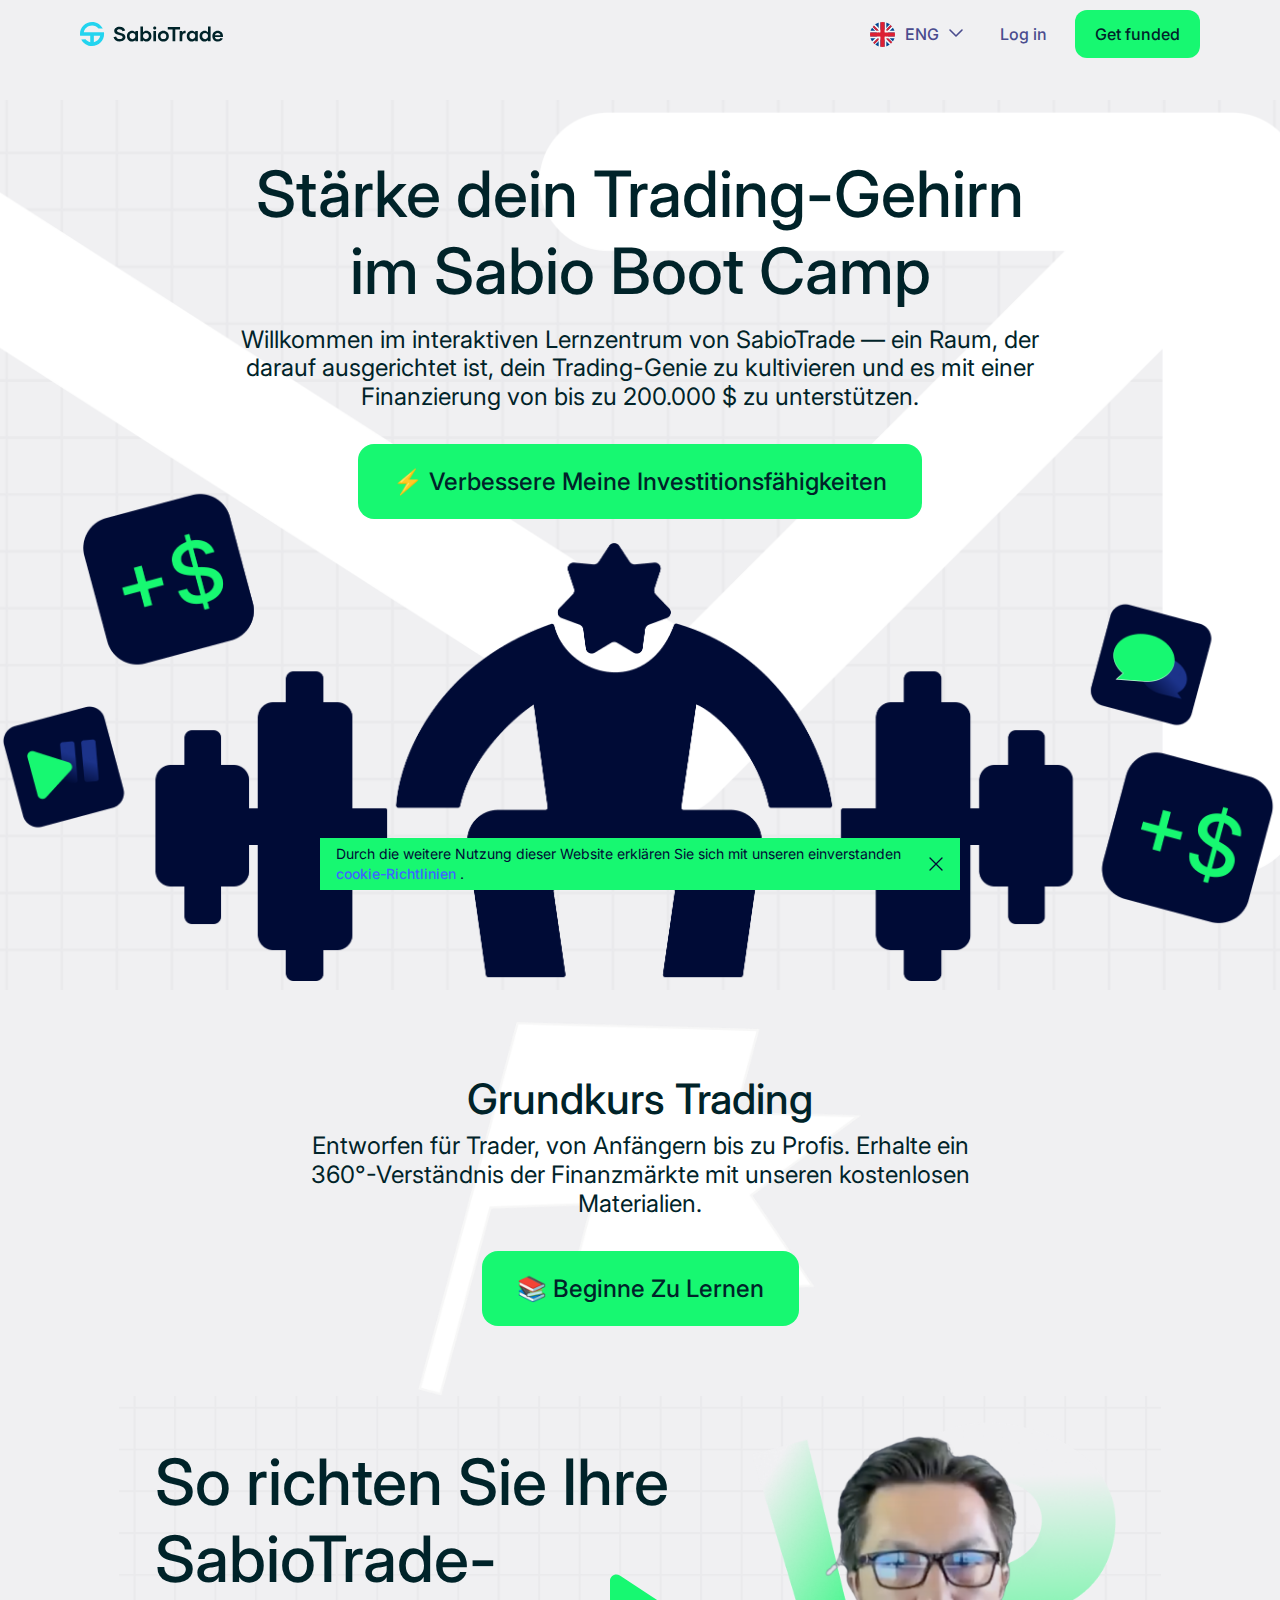
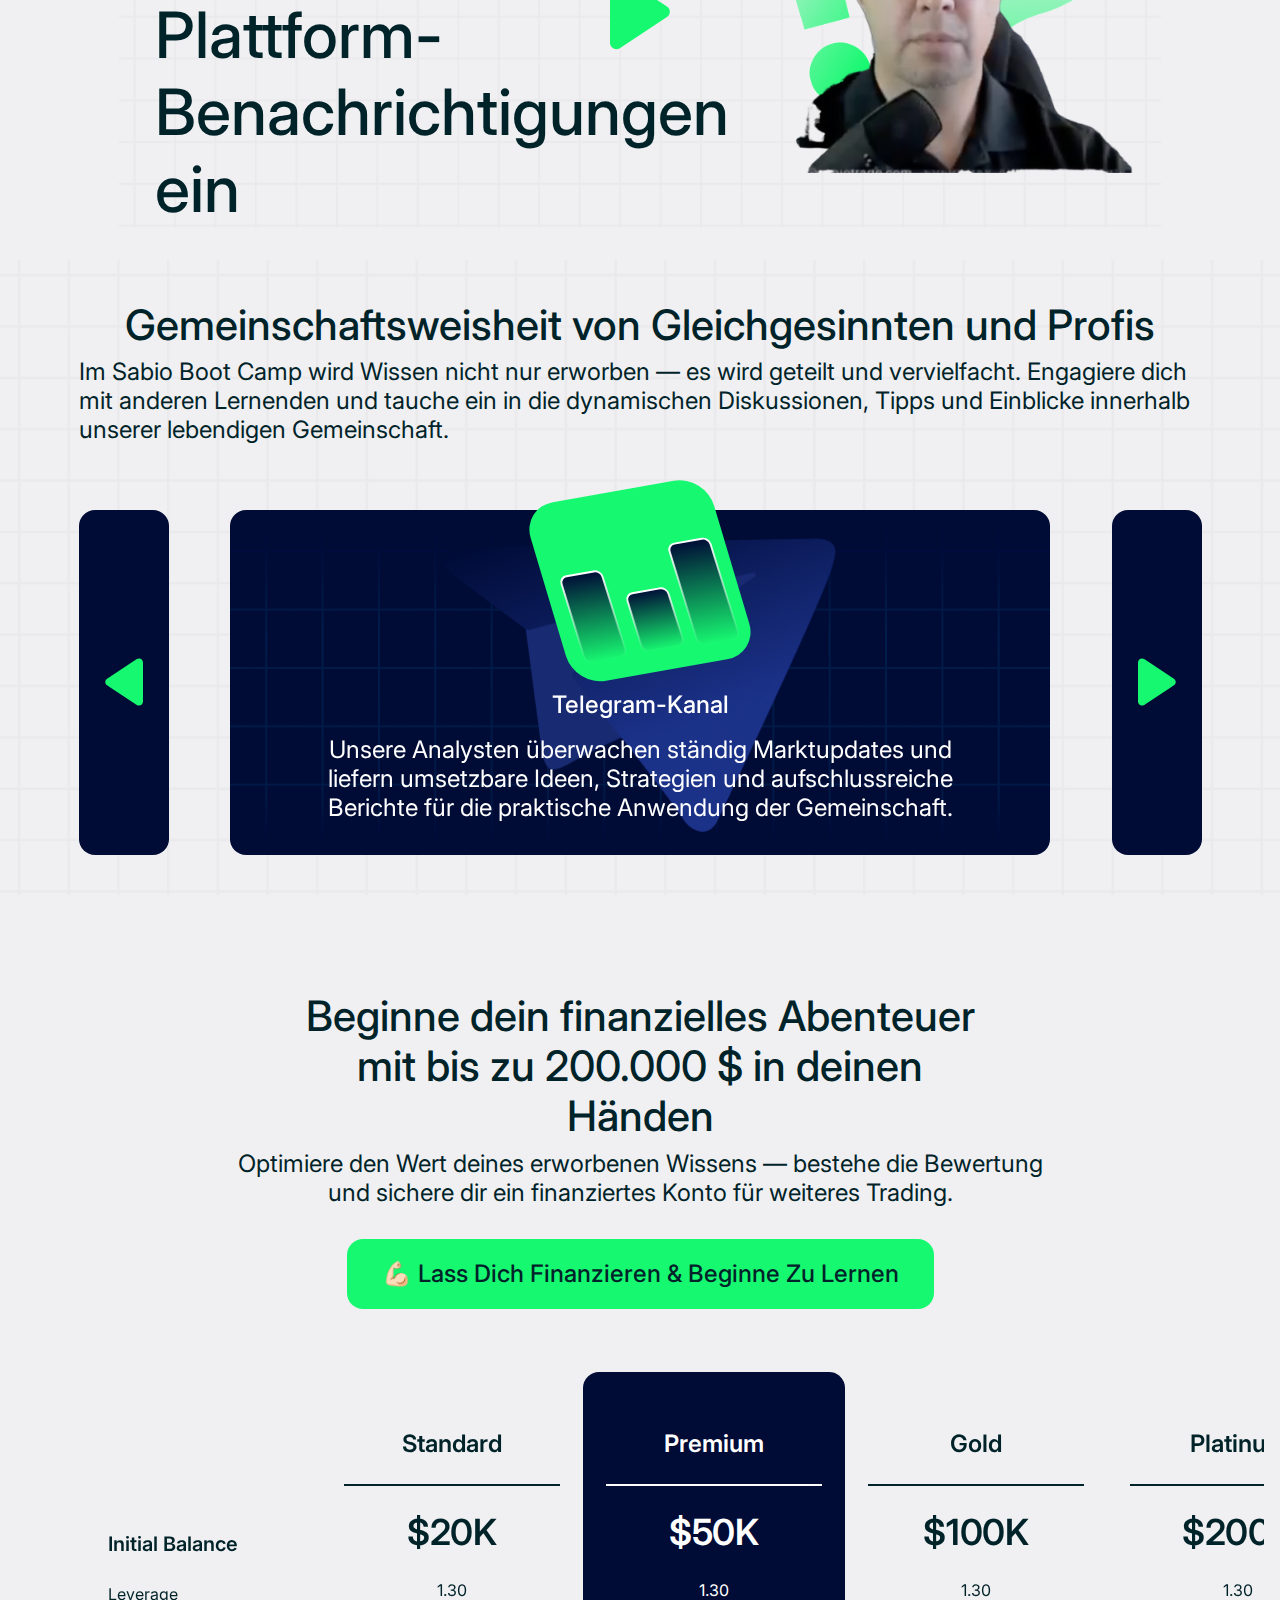
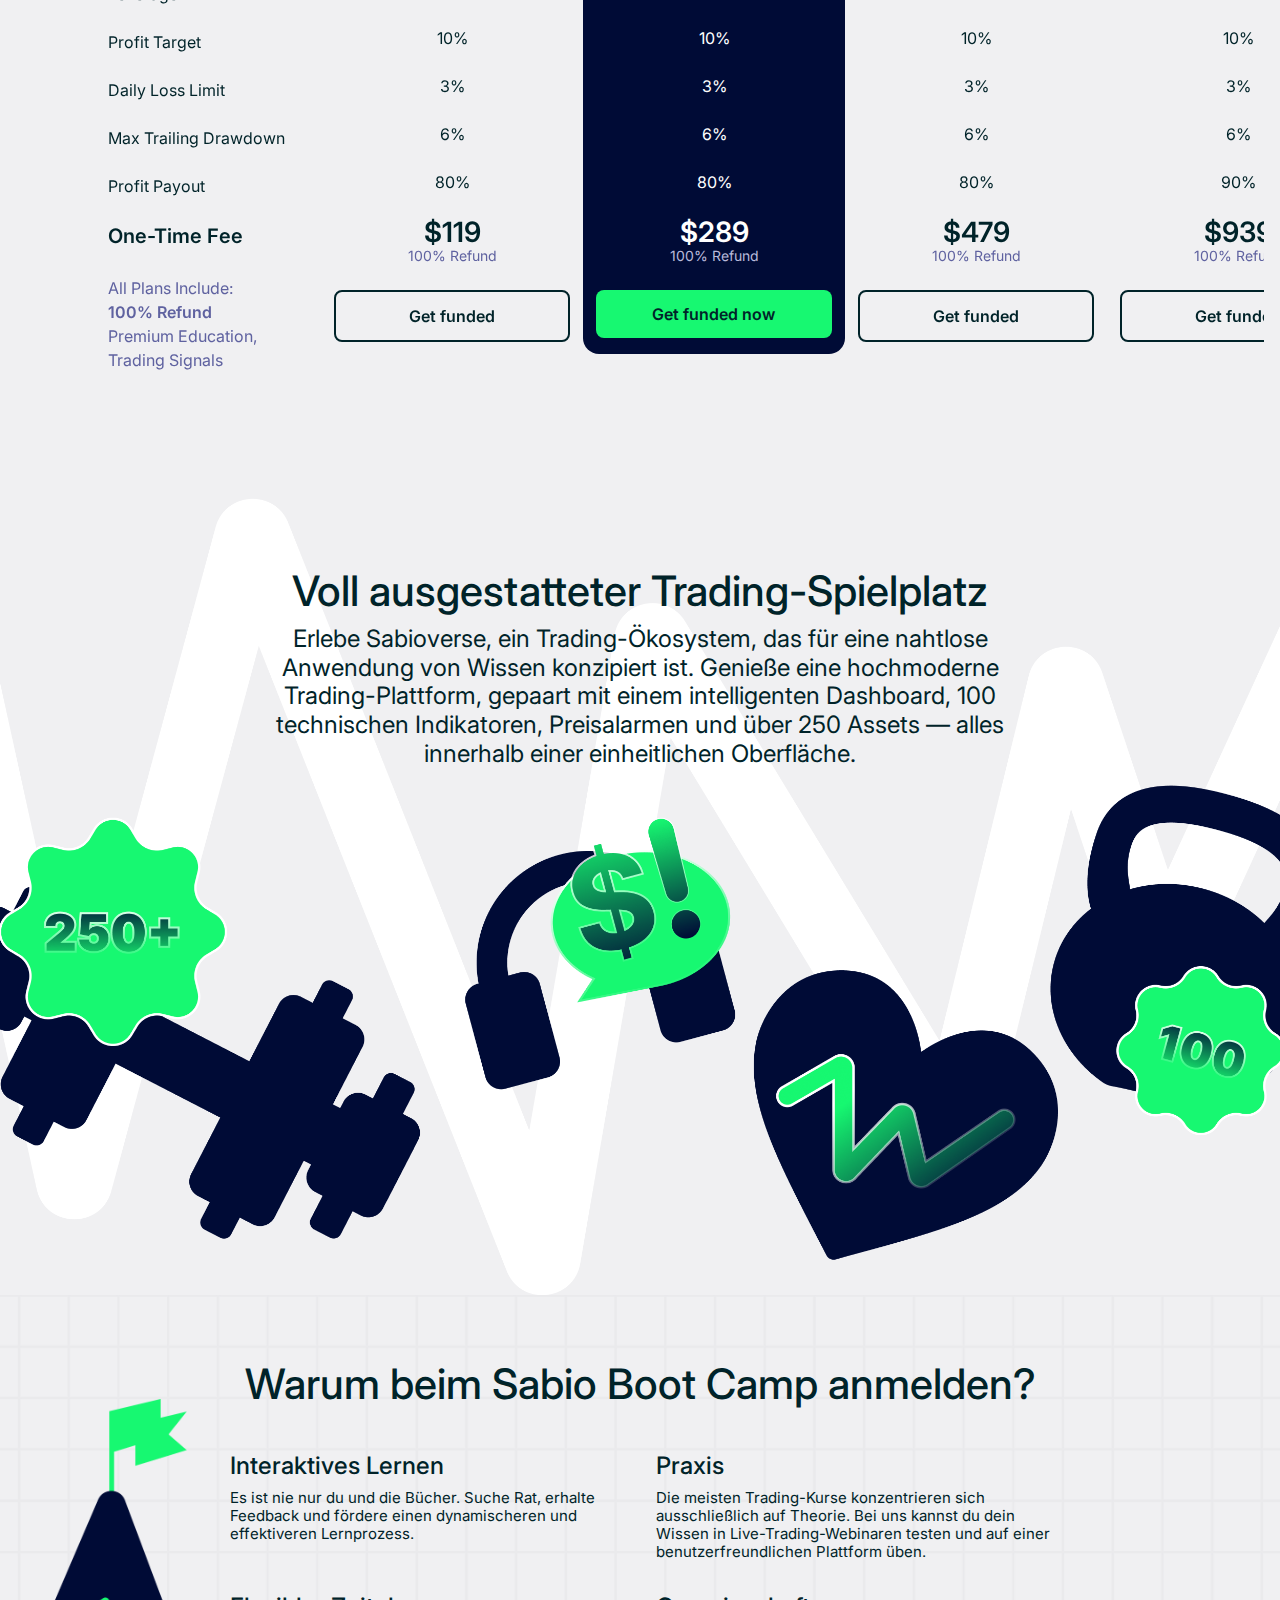
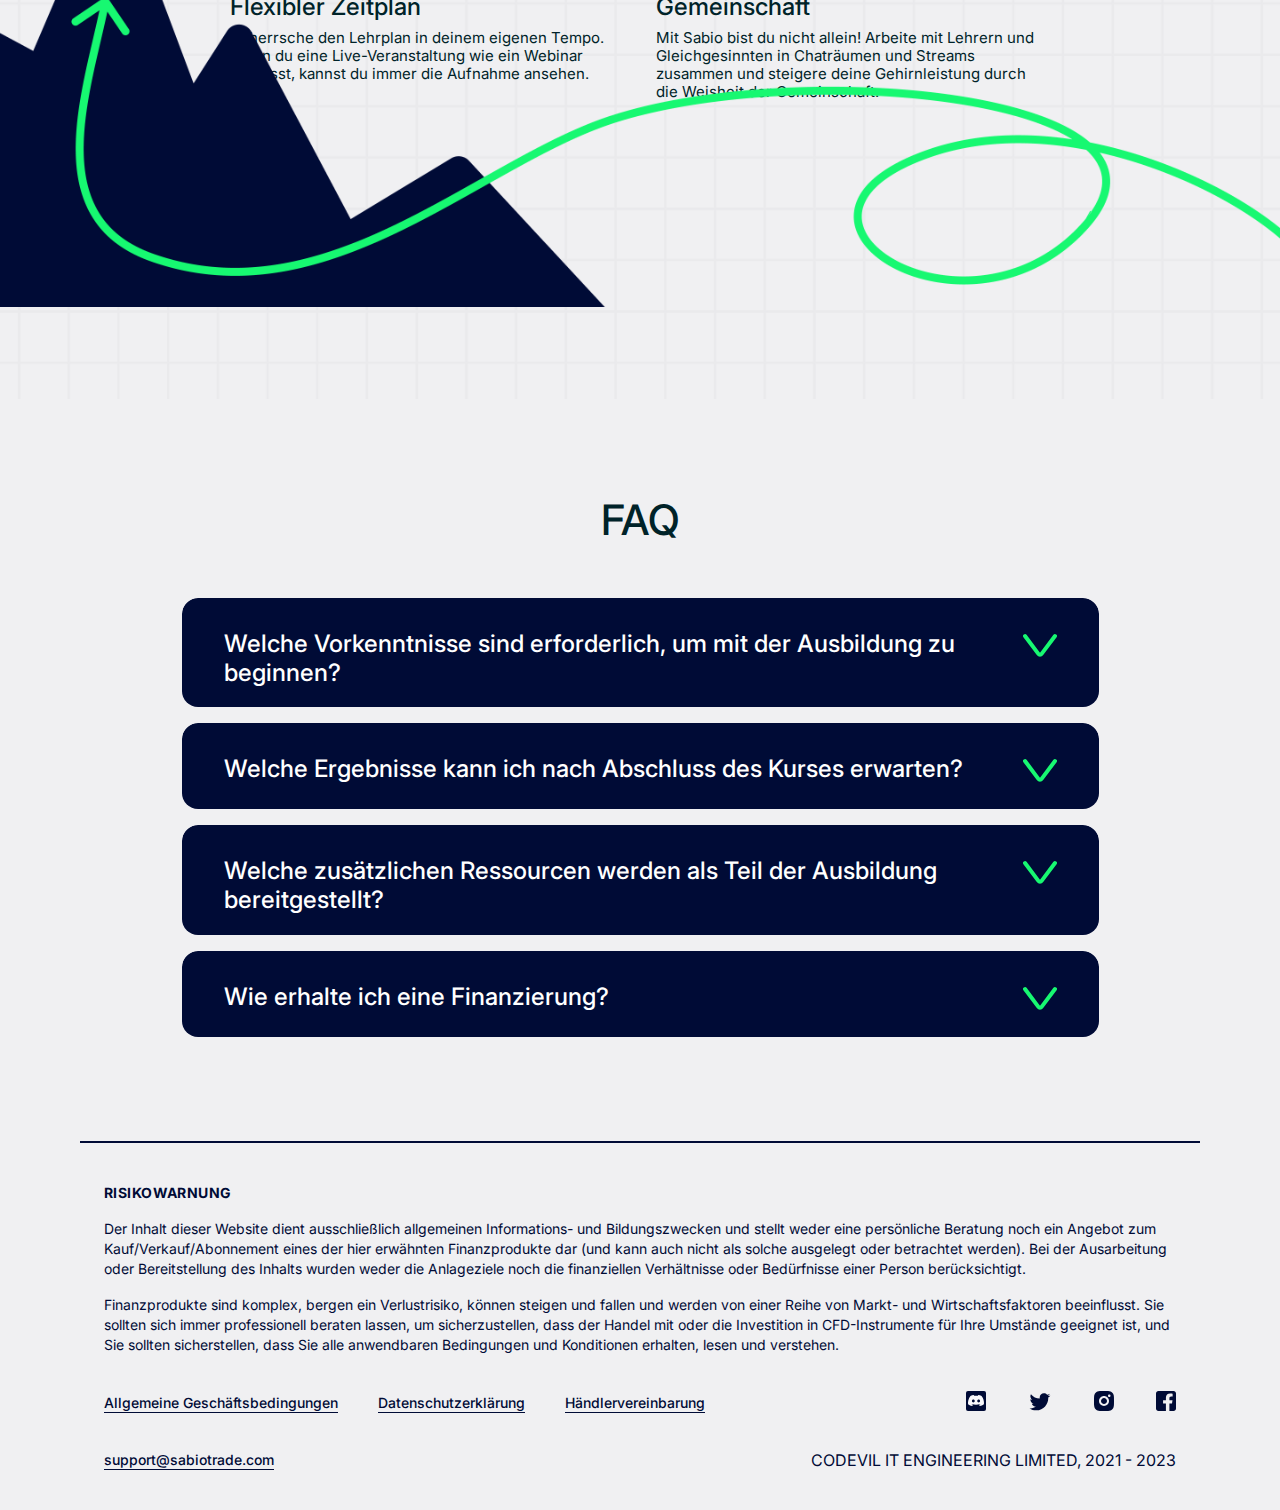
==== index-de.html @ 5baa632d "добавил локализацию" ====
<!DOCTYPE html>
<html lang="de">

<meta http-equiv="content-type" content="text/html;charset=utf-8" />

<head>
  <!-- Google Tag Manager -->
  <script>(function (w, d, s, l, i) {
      w[l] = w[l] || []; w[l].push({
        'gtm.start':
          new Date().getTime(), event: 'gtm.js'
      }); var f = d.getElementsByTagName(s)[0],
        j = d.createElement(s), dl = l != 'dataLayer' ? '&l=' + l : ''; j.async = true; j.src =
          '../../../www.googletagmanager.com/gtm5445.html?id=' + i + dl; f.parentNode.insertBefore(j, f);
    })(window, document, 'script', 'dataLayer', 'GTM-NQVVB58');</script>
  <!-- End Google Tag Manager -->

  <meta charset="UTF-8" />
  <meta name="viewport" content="width=device-width, initial-scale=1.0" />
  <link rel="preconnect" href="https://fonts.googleapis.com/" />
  <link rel="preconnect" href="https://fonts.gstatic.com/" crossorigin />
  <link
    href="https://fonts.googleapis.com/css2?family=Anonymous+Pro:wght@400;700&amp;family=Inter:wght@400;600;700&amp;display=swap"
    rel="stylesheet" />
  <link rel="stylesheet" href="css/swiper-bundle.min.css" />
  <link rel="stylesheet" href="css/main.css" />
  <link rel="stylesheet" href="css/wwflakes-webfont.css" />
  <title>SabioTrade</title>
</head>

<body>
  <noscript><iframe src="https://www.googletagmanager.com/ns.html?id=GTM-NQVVB58" height="0" width="0"
      style="display:none;visibility:hidden"></iframe></noscript>
  <header class="header">
    <nav class="nav">
      <div class="container-nav">
        <div class="nav__row">
          <a class="nav__logo" href="index.html">
            <div class="logo"></div>
          </a>
          <div class="navigation-list">
            <input type="checkbox" id="burger-checkbox" class="burger-checkbox" />
            <label for="burger-checkbox" class="burger"></label>
            <ul class="mobile-link">
              <li><a href="index.html">English</a></li>
              <li><a href="index-es.html">Español</a></li>
              <li><a href="index-it.html">Italiano</a></li>
              <li><a href="index-rt.html">Português</a></li>
              <li><a href="index-fr.html">Français</a></li>
              <li><a href="index-de.html">Deutsch</a></li>
            </ul>
          </div>
          <div class="nav__blocks">
            <div class="dropdown">
              <div class="dropbtn">ENG</div>
              <div class="dropdown-content">
                <div class="lang__list">
                  <a href="index.html" class="lang__item" data-google-lang="en">
                    <div class="lang__icon"><img src="img/en.svg" alt="" /></div>
                    <div class="lang__text">ENG</div>
                  </a><a href="index-es.html" class="lang__item" data-google-lang="es">
                    <div class="lang__icon"><img src="img/esp.svg"
                        alt="Spain Flag, representing the Español language." /></div>
                    <div class="lang__text">SPA</div>
                  </a><a href="index-it.html" class="lang__item" data-google-lang="it">
                    <div class="lang__icon"><img src="img/it.svg"
                        alt="Flag of Italy, representing the Italiano language." /></div>
                    <div class="lang__text">ITA</div>
                  </a>
                  <a href="index-rt.html" class="lang__item" data-google-lang="pt">
                    <div class="lang__icon">
                      <img src="img/pt.svg"
                        alt="" />
                      </div>
                    <div class="lang__text">POR</div>
                  </a>
                  <a href="index-fr.html" class="lang__item" data-google-lang="pt">
                    <div class="lang__icon">
                      <img src="img/fr.svg"
                        alt="" />
                      </div>
                    <div class="lang__text">FRA</div>
                  </a>
                  <a href="index-fr.html" class="lang__item" data-google-lang="pt">
                    <div class="lang__icon">
                      <img src="img/de.svg"
                        alt="" />
                      </div>
                    <div class="lang__text">GER</div>
                  </a>
                </div>
              </div>
            </div>
            <div class="nav__login">
              <a
                href="https://dashboard.sabiotrade.io/Account/Login?ReturnUrl=%2Findex&amp;_gl=1*8iy752*_ga*MTUwNDA3MDEyMi4xNjc4MTgwNDA2*_ga_99VM5C1C7Y*MTcwMDIzNTQ1Ny4xNy4xLjE3MDAyMzU2MjUuNTAuMC4w">Log
                in</a>
            </div>
            <div class="nav__funded">
              <a href="#toPlan">Get funded</a>
            </div>
          </div>
        </div>
      </div>
    </nav>
  </header>
  <section class="intro ">
    <div class="container">
      <div class="intro__block">
        <div class="intro-top__row">
          <div class="intro-top__texts">
            <p class="top__texts-title">Stärke dein Trading-Gehirn  <br>
              im Sabio Boot Camp</p>
            <p class="top__texts-text">
              Willkommen im interaktiven Lernzentrum von SabioTrade — ein Raum, der darauf ausgerichtet ist, dein Trading-Genie zu kultivieren und es mit einer Finanzierung von bis zu 200.000 $ zu unterstützen.
            </p>

          </div>
          <div class="intro-top__link">
            <a href="#">⚡️ Verbessere meine Investitionsfähigkeiten</a>
          </div>
        </div>
      </div>

    </div>
    <div class="intro__img">
      <img src="./img/Group-3496-mobile-big.png" alt="">
    </div>
  </section>
    <section class="trading">
      <div class="container">
        <h2 class="trading__title">Grundkurs Trading</h2>
        <div class="trading__text">Entworfen für Trader, von Anfängern bis zu Profis. Erhalte ein 360°-Verständnis der Finanzmärkte mit unseren kostenlosen Materialien.</div>
        <button>
          <a class="trading__link" href="#">📚 Beginne zu lernen</a>
        </button>
      </div>
    </section>
    <section class="video">
      <div class="container video__container">
        <div class="video__content">
          <h2 class="video__title">So richten Sie Ihre SabioTrade-Plattform-Benachrichtigungen ein </h2>
          <div class="video__img">
            <img src="./img/Group-3490.png" alt="">
          </div>
          <svg class="video__play" width="60" height="76" viewBox="0 0 60 76" fill="none" xmlns="http://www.w3.org/2000/svg">
            <path d="M56.9576 32.5087C60.7626 35.0144 60.7626 40.5954 56.9576 43.1011L9.8292 74.1369C5.61269 76.9136 -3.44836e-06 73.8893 -3.22768e-06 68.8406L-5.14443e-07 6.76908C-2.93758e-07 1.72039 5.61269 -1.30384 9.82921 1.47289L56.9576 32.5087Z" fill="#17F871"/>
            </svg>
        </div>
        
          <iframe class="video__iframe" width="100%" height="437" src="https://www.youtube.com/embed/DZdUS9cDovQ?si=JmGjjocPlMdY-viw" title="YouTube video player" frameborder="0" allow="accelerometer; autoplay; clipboard-write; encrypted-media; gyroscope; picture-in-picture; web-share" allowfullscreen></iframe>
      </div>
    </section>
  
    <section id="whyus" class="trade">
      <div class="container">
        <h2 class="trade__title">Gemeinschaftsweisheit von Gleichgesinnten und Profis</h2>
        <div class="trade__text">Im Sabio Boot Camp wird Wissen nicht nur erworben — es wird geteilt und vervielfacht. Engagiere dich mit anderen Lernenden und tauche ein in die dynamischen Diskussionen, Tipps und Einblicke innerhalb unserer lebendigen Gemeinschaft.</div>
        <div class="row">
          
          <button class="btn-prev">
            <svg width="38" height="48" viewBox="0 0 38 48" fill="none" xmlns="http://www.w3.org/2000/svg">
              <path d="M2.07288 20.6593C-0.327166 22.2398 -0.32716 25.7602 2.07289 27.3407L31.8 46.9171C34.4597 48.6686 38 46.761 38 43.5764L38 4.42359C38 1.23903 34.4597 -0.668574 31.8 1.0829L2.07288 20.6593Z" fill="#17F871"/>
              </svg>
          </button>
          <div class="swiper trade_slide ">
            <div class="swiper-wrapper">
              <div class="swiper-slide swiper-slide-one">
                <div class="slide__img">
                <img class="swiper-slide__img" src="./img/Group-3458.svg" alt="">
                </div>
                <h2 class="title">
                  Telegram-Kanal
                </h2>
                <p>Unsere Analysten überwachen ständig Marktupdates und liefern umsetzbare Ideen, Strategien und aufschlussreiche Berichte für die praktische Anwendung der Gemeinschaft.</p>
              </div>
              <div class="swiper-slide swiper-slide-fhour ">
                <div class="slide__img">
                <img class="swiper-slide__img" src="./img/Group-3457.svg" alt="">
                </div>
                <h2 class="title">Discord-Community</h2>
                <p>Tritt dem Epizentrum unserer Trader-Gemeinschaft bei — tauche ein in Einsichten, Quizze, Networking und rund um die Uhr Motivation.</p>
              </div>
              
              <div class="swiper-slide swiper-slide-three">
                <div class="slide__img">
                <img class="swiper-slide__img" src="./img/Frame-8952.svg" alt="">
              </div>
                <h2 class="title">
                  Wöchentliche Artikel
                </h2>
                <p>Erhalte Zugang zu exklusiven Artikeln, die von unseren Analysten kuratiert werden. Dazu gehören Berichte über Marktereignisse, Trading-Tipps und Geheimnisse, die wir nur unseren Campern offenbaren.</p>
              </div>
              <div class="swiper-slide swiper-slide-two">
                <div class="slide__img">
                <img class="swiper-slide__img" src="./img/Group-3488.svg" alt="">
                </div>
                <h2 class="title">
                  Fragen-und-Antworten-Sitzungen
                </h2>
                <p>Diskutiere Ideen mit erfahrenen Tradern — nimm an interaktiven Sitzungen mit unseren hauseigenen Tradern teil und stelle ihnen Fragen in Echtzeit.</p>
              </div>
              
            </div>
            <div class="swiper-pagination"></div>
          </div>

          <button class="btn-next">
            <svg width="38" height="48" viewBox="0 0 38 48" fill="none" xmlns="http://www.w3.org/2000/svg">
              <path d="M35.9271 20.6593C38.3272 22.2398 38.3272 25.7602 35.9271 27.3407L6.19996 46.9171C3.54031 48.6686 1.63958e-06 46.761 1.77878e-06 43.5764L3.4902e-06 4.42359C3.6294e-06 1.23903 3.54032 -0.668574 6.19997 1.0829L35.9271 20.6593Z" fill="#17F871"/>
              </svg>
          </button>
          </div>
          
        </div>
  
      </div>
    </section>
  <div id="toPlan"></div>
  <section class="tariffs">
    <div class="container">
      <h3 class="title">Beginne dein finanzielles Abenteuer mit bis zu 200.000 $ in deinen Händen</h3>
        <div class="tariffs__text">Optimiere den Wert deines erworbenen Wissens — bestehe die Bewertung und sichere dir ein finanziertes Konto für weiteres Trading.</div>
        <button class="tariffs__btn">
          <a class="tariffs__link" href="#">💪🏻 Lass dich finanzieren & beginne zu lernen</a>
        </button>
      <div class="swiper tarif_row">
        
        <div class="swiper-wrapper">
          <div class="swiper-slide list_items">
            <div class="price_info">
              <h3 class="price_text">Initial Balance</h3>
              <p>Leverage</p>
              <p>Profit Target</p>
              <p>Daily Loss Limit</p>
              <p>Max Trailing Drawdown</p>
              <p>Profit Payout</p>
              <h3 class="price_text">One-Time Fee</h3>
            </div>
            <div class="bottom_card">All Plans Include:<br> <span>100% Refund</span><br> Premium Education,<br> Trading Signals</div>
          </div>
          <div class="swiper-slide tr_card">
            <div class="tr_title">Standard</div>
            <h3 class="price">$20K</h3>
            
            <p>1.30</p>
            <p>10%</p>
            <p>3%</p>
            <p>6%</p>
            <p>80%</p>
            <h4>$119 <span>100% Refund</span></h4>
       
            <a href="https://sabiotrade.com/checkout?id=5">Get funded</a>
          </div>
          <div class="swiper-slide tr_card popular" data-after-text="Most popular">
            <div class="tr_title">Premium</div>
            <h3 class="price">$50K</h3>
            <p>1.30</p>
            <p>10%</p>
            <p>3%</p>
            <p>6%</p>
            <p>80%</p>
            <h4>$289 <span>100% Refund</span></h4>

            <a href="https://sabiotrade.com/checkout?id=9">Get funded now</a>
          </div>
          <div class="swiper-slide tr_card">
            <div class="tr_title">Gold</div>
            <h3 class="price">$100K</h3>
            <p>1.30</p>
            <p>10%</p>
            <p>3%</p>
            <p>6%</p>
            <p>80%</p>
            <h4>$479 <span>100% Refund</span></h4>
          
            <a href="https://sabiotrade.com/checkout?id=10">Get funded</a>
          </div>
          <div class="swiper-slide tr_card">
            <div class="tr_title">Platinum</div>
            <h3 class="price">$200K</h3>
            <p>1.30</p>
            <p>10%</p>
            <p>3%</p>
            <p>6%</p>
            <p class="blue">90%</p>
            <h4>$939 <span>100% Refund</span></h4>
          
            <a href="https://sabiotrade.com/checkout?id=11">Get funded</a>
          </div>
        </div>
      </div>
      <div class="swiper tarif_row_mobile">
        <div class="swiper-wrapper">
          <div class="swiper-slide premium">
            <div class="body_slide">
              <h3 class="title-card">Premium</h3>
              <p class="label-text">Account balance</p>
              <div class="price">$50,000</div>
              <div class="medium-text">$289</div>
              <div class="label-text gray">100% Refund</div>
            </div>
          </div>
          <div class="swiper-slide">
            <div class="body_slide">
              <h3 class="title-card">Standard</h3>
              <p class="label-text">Account balance</p>
              <div class="price">$20,000</div>
              <div class="medium-text">$119</div>
              <div class="label-text gray">100% Refund</div>
            </div>
          </div>
          <div class="swiper-slide">
            <div class="body_slide">
              <h3 class="title-card">Gold</h3>
              <p class="label-text">Account balance</p>
              <div class="price">$100,000</div>
              <div class="medium-text">$479</div>
              <div class="label-text gray">100% Refund</div>
            </div>
          </div>
          <div class="swiper-slide">
            <div class="body_slide">
              <h3 class="title-card">Platinum</h3>
              <p class="label-text">Account balance</p>
              <div class="price">$200,000</div>
              <div class="medium-text">$939</div>
              <div class="label-text gray">100% Refund</div>
            </div>
          </div>
        </div>
        <div class="options">
          <h3>What you will get</h3>
          <div class="options__content">
            <div class="options__text">
              <span>Leverage</span>
              <span>1:30</span>
            </div>
            <div class="options__text">
              <span>Profit Target</span>
              <span>10%</span>
            </div>
            <div class="options__text">
              <span>Daily Loss Limit</span>
              <span>3%</span>
            </div>
            <div class="options__text">
              <span>Max Trailing Drawdown</span>
              <span>6%</span>
            </div>
            <div class="options__text">
              <span>Profit Payout</span>
              <span>80%</span>
            </div>
            <div class="options__text">
              <span>Reset Fee Discount</span>
              <span>20%</span>
            </div>
          </div>
          <p class="desc">
            All Plans Include: <br />
            100% Refund,
            Premium Education, Trading Signals
          </p>
        </div>
        <div class="options">
          <h3>What you will get</h3>
          <div class="options__content">
            <div class="options__text">
              <span>Leverage</span>
              <span>1:30</span>
            </div>
            <div class="options__text">
              <span>Profit Target</span>
              <span>10%</span>
            </div>
            <div class="options__text">
              <span>Daily Loss Limit</span>
              <span>3%</span>
            </div>
            <div class="options__text">
              <span>Max Trailing Drawdown</span>
              <span>6%</span>
            </div>
            <div class="options__text">
              <span>Profit Payout</span>
              <span>80%</span>
            </div>
            <div class="options__text">
              <span>Reset Fee Discount</span>
              <span>20%</span>
            </div>
          </div>
          <p class="desc">
            All Plans Include: <br />
            100% Refund,
            Premium Education, Trading Signals
          </p>
        </div>
        <div class="options">
          <h3>What you will get</h3>
          <div class="options__content">
            <div class="options__text">
              <span>Leverage</span>
              <span>1:30</span>
            </div>
            <div class="options__text">
              <span>Profit Target</span>
              <span>10%</span>
            </div>
            <div class="options__text">
              <span>Daily Loss Limit</span>
              <span>3%</span>
            </div>
            <div class="options__text">
              <span>Max Trailing Drawdown</span>
              <span>6%</span>
            </div>
            <div class="options__text">
              <span>Profit Payout</span>
              <span>80%</span>
            </div>
            <div class="options__text">
              <span>Reset Fee Discount</span>
              <span>20%</span>
            </div>
          </div>
          <p class="desc">
            All Plans Include: <br />
            100% Refund,
            Premium Education, Trading Signals
          </p>
        </div>
        <div class="options">
          <h3>What you will get</h3>
          <div class="options__content">
            <div class="options__text">
              <span>Leverage</span>
              <span>1:30</span>
            </div>
            <div class="options__text">
              <span>Profit Target</span>
              <span>10%</span>
            </div>
            <div class="options__text">
              <span>Daily Loss Limit</span>
              <span>3%</span>
            </div>
            <div class="options__text">
              <span>Max Trailing Drawdown</span>
              <span>6%</span>
            </div>
            <div class="options__text">
              <span>Profit Payout</span>
              <span>80%</span>
            </div>
            <div class="options__text">
              <span>Reset Fee Discount</span>
              <span>20%</span>
            </div>
          </div>
          <p class="desc">
            All Plans Include: <br />
            100% Refund,
            Premium Education, Trading Signals
          </p>
        </div>
        <div class="options">
          <h3>What you will get</h3>
          <div class="options__content">
            <div class="options__text">
              <span>Leverage</span>
              <span>1:30</span>
            </div>
            <div class="options__text">
              <span>Profit Target</span>
              <span>10%</span>
            </div>
            <div class="options__text">
              <span>Daily Loss Limit</span>
              <span>3%</span>
            </div>
            <div class="options__text">
              <span>Max Trailing Drawdown</span>
              <span>6%</span>
            </div>
            <div class="options__text">
              <span>Profit Payout</span>
              <span>90%</span>
            </div>
            <div class="options__text">
              <span>Reset Fee Discount</span>
              <span>20%</span>
            </div>
          </div>
          <p class="desc">
            All Plans Include: <br />
            100% Refund,
            Premium Education, Trading Signals
          </p>
        </div>
      </div>
    </div>
  </section>
  <section class="trading-playground">
    <div class="container">
      <h2 class="title">Voll ausgestatteter Trading-Spielplatz</h2>
      <div class="trading-playground__text">Erlebe Sabioverse, ein Trading-Ökosystem, das für eine nahtlose Anwendung von Wissen konzipiert ist. Genieße eine hochmoderne Trading-Plattform, gepaart mit einem intelligenten Dashboard, 100 technischen Indikatoren, Preisalarmen und über 250 Assets — alles innerhalb einer einheitlichen Oberfläche.</div>

    </div>
    <div class="trading-playground__img">
      <img src="./img/Group-3497-mobile-big.png" alt="">
    </div>
  </section>
  <section class="boot-camp">
    <div class="container">
      <div class="boot-camp__container">
      <h2 class="title">Warum beim Sabio Boot Camp anmelden?</h2>
      <div class="boot-camp__content">
        <div class="boot-camp__item">
          <h3 class="boot-camp__title">Interaktives Lernen</h3>
          <div class="boot-camp__text">Es ist nie nur du und die Bücher. Suche Rat, erhalte Feedback und fördere einen dynamischeren und effektiveren Lernprozess.</div>
        </div>
        <div class="boot-camp__item">
          <h3 class="boot-camp__title">Praxis</h3>
          <div class="boot-camp__text">Die meisten Trading-Kurse konzentrieren sich ausschließlich auf Theorie. Bei uns kannst du dein Wissen in Live-Trading-Webinaren testen und auf einer benutzerfreundlichen Plattform üben.</div>
        </div>
        <div class="boot-camp__item">
          <h3 class="boot-camp__title">Flexibler Zeitplan</h3>
          <div class="boot-camp__text">Beherrsche den Lehrplan in deinem eigenen Tempo. Wenn du eine Live-Veranstaltung wie ein Webinar verpasst, kannst du immer die Aufnahme ansehen.</div>
        </div>
        <div class="boot-camp__item">
          <h3 class="boot-camp__title">Gemeinschaft</h3>
          <div class="boot-camp__text">Mit Sabio bist du nicht allein! Arbeite mit Lehrern und Gleichgesinnten in Chaträumen und Streams zusammen und steigere deine Gehirnleistung durch die Weisheit der Gemeinschaft.</div>
        </div>
      </div>
    </div>
    </div>
  </section>
  <section class="faq">
    <div class="container">
      <h1 class="title">FAQ</h1>
      <div class="faq__container">
        <div class="accordion" data-widget="accordion">
          <div class="accordion__container">
            <div class="accordion__btn" data-event="sabio-faq_rules" data-params="1">
              <div class="accordion__title"><span class="accordion__title-text buttonS">Welche Vorkenntnisse sind erforderlich, um mit der Ausbildung zu beginnen?</span></div>
              <div class="accordion__arrow">
                <svg width="34" height="32" viewBox="0 0 34 32" fill="none" xmlns="http://www.w3.org/2000/svg">
                  <path d="M2 6L15.4 23.8667C16.2 24.9333 17.8 24.9333 18.6 23.8667L32 6" stroke="#17F871" stroke-width="4" stroke-linecap="round"/>
                  </svg>
                  
                  
              </div>
            </div>
            <div class="accordion__list" data-accordion="container">
              <div class="accordion__inner defaultS">
                Jeder ist willkommen, von Anfängern bis zu erfahrenen Profis. Wir erwarten jedoch, dass potenzielle Camper zumindest ein grundlegendes Verständnis dafür haben, wie Märkte funktionieren. Wenn du bereits Trading-Erfahrung und eine Geschichte erfolgreicher Transaktionen hast, ist das ein Plus.
              </div>
            </div>
          </div>
        </div>
        <div class="accordion " data-widget="accordion">
          <div class="accordion__container">
            <div class="accordion__btn" data-event="sabio-faq_rules">
              <div class="accordion__title"><span class="accordion__title-text buttonS">Welche Ergebnisse kann ich nach Abschluss des Kurses erwarten?</span></div>
              <div class="accordion__arrow">
                <svg width="34" height="32" viewBox="0 0 34 32" fill="none" xmlns="http://www.w3.org/2000/svg">
                  <path d="M2 6L15.4 23.8667C16.2 24.9333 17.8 24.9333 18.6 23.8667L32 6" stroke="#17F871" stroke-width="4" stroke-linecap="round"/>
                  </svg>                  
                  
              </div>
            </div>
            <div class="accordion__list" data-accordion="container">
              <div class="accordion__inner defaultS">
                Du wirst dein Trading-Level steigern. Wenn du beispielsweise als Anfänger bei uns einsteigst, wirst du den Kurs mit gesteigertem Vertrauen in das Initiieren von Trades verlassen, dank eines tieferen Verständnisses der Marktmechanismen. Darüber hinaus kannst du dich für eine Trader-Finanzierung bewerben.
              </div>
            </div>
          </div>
        </div>
        <div class="accordion " data-widget="accordion">
          <div class="accordion__container">
            <div class="accordion__btn" data-event="sabio-faq_rules">
              <div class="accordion__title"><span class="accordion__title-text buttonS">Welche zusätzlichen Ressourcen werden als Teil der Ausbildung bereitgestellt?</span></div>
              <div class="accordion__arrow">
                <svg width="34" height="32" viewBox="0 0 34 32" fill="none" xmlns="http://www.w3.org/2000/svg">
                  <path d="M2 6L15.4 23.8667C16.2 24.9333 17.8 24.9333 18.6 23.8667L32 6" stroke="#17F871" stroke-width="4" stroke-linecap="round"/>
                  </svg>                  
                  
              </div>
            </div>
            <div class="accordion__list" data-accordion="container">
              <div class="accordion__inner defaultS">
                Unsere zusätzlichen Ressourcen umfassen den Zugang zu einem geheimen Telegram-Kanal, einer Discord-Community sowie E-Books und exklusives analytisches Material.
              </div>
            </div>
          </div>
        </div>
        <div class="accordion " data-widget="accordion">
          <div class="accordion__container">
            <div class="accordion__btn" data-event="sabio-faq_rules">
              <div class="accordion__title"><span class="accordion__title-text buttonS">Wie erhalte ich eine Finanzierung?</span></div>
              <div class="accordion__arrow">
                <svg width="34" height="32" viewBox="0 0 34 32" fill="none" xmlns="http://www.w3.org/2000/svg">
                  <path d="M2 6L15.4 23.8667C16.2 24.9333 17.8 24.9333 18.6 23.8667L32 6" stroke="#17F871" stroke-width="4" stroke-linecap="round"/>
                  </svg>  
                  
              </div>
            </div>
            <div class="accordion__list" data-accordion="container">
              <div class="accordion__inner defaultS">
                Du kannst jederzeit einen beliebigen SabioTrade-Plan kaufen, aber deine Leistung wird sich wahrscheinlich nach Abschluss des Sabio Boot Camps verbessern. Um dich für ein finanziertes Konto zu qualifizieren, wähle einen der Bewertungspläne ab 50 $ und absolviere die Trading-Herausforderung, ohne die Regeln zu brechen. Wenn du Erfolg hast, erhältst du ein finanziertes Konto, das deinem gewählten Tarif entspricht. Keine zusätzlichen Investitionen erforderlich.
              </div>
            </div>
          </div>
        </div>
      </div>
    </div>
  </section>

  <footer>
    <div class="container">
      <div class="body-context">
        <h1 class="title">RISIKOWARNUNG</h1>
        <p>
          Der Inhalt dieser Website dient ausschließlich allgemeinen Informations- und Bildungszwecken und stellt weder eine persönliche Beratung noch ein Angebot zum Kauf/Verkauf/Abonnement eines der hier erwähnten Finanzprodukte dar (und kann auch nicht als solche ausgelegt oder betrachtet werden). Bei der Ausarbeitung oder Bereitstellung des Inhalts wurden weder die Anlageziele noch die finanziellen Verhältnisse oder Bedürfnisse einer Person berücksichtigt.
        </p>
        <p>
          Finanzprodukte sind komplex, bergen ein Verlustrisiko, können steigen und fallen und werden von einer Reihe von Markt- und Wirtschaftsfaktoren beeinflusst. Sie sollten sich immer professionell beraten lassen, um sicherzustellen, dass der Handel mit oder die Investition in CFD-Instrumente für Ihre Umstände geeignet ist, und Sie sollten sicherstellen, dass Sie alle anwendbaren Bedingungen und Konditionen erhalten, lesen und verstehen.
        </p>
        <div class="row mt-20">
          <div class="space">
            <a href="/terms"> Allgemeine Geschäftsbedingungen </a>
            <a href="/privacy">Datenschutzerklärung</a>
            <a href="/agreement">Händlervereinbarung</a>
          </div>
          <div class="between">
            <a href="https://discord.gg/hgMTA62ZET" target="_blank">
              <svg width="24" height="24" viewBox="0 0 24 24" fill="none" xmlns="http://www.w3.org/2000/svg">
                <rect x="2" y="2" width="20" height="20" rx="2" fill="#000B36"/>
                <path d="M17.5535 6.92125C16.5178 6.49087 15.4104 6.1781 14.2526 6C14.1104 6.22832 13.9443 6.5354 13.8298 6.77969C12.599 6.61531 11.3796 6.61531 10.1714 6.77969C10.0569 6.5354 9.88704 6.22832 9.74357 6C8.58454 6.1781 7.47584 6.49202 6.44013 6.92353C4.3511 9.72718 3.78479 12.4612 4.06794 15.1564C5.4535 16.0753 6.79627 16.6336 8.11638 16.9989C8.44233 16.6005 8.73302 16.1769 8.98345 15.7306C8.5065 15.5696 8.04969 15.371 7.61805 15.1404C7.73256 15.0651 7.84457 14.9863 7.95279 14.9053C10.5855 15.9989 13.4459 15.9989 16.0472 14.9053C16.1566 14.9863 16.2686 15.0651 16.3819 15.1404C15.949 15.3721 15.4909 15.5708 15.014 15.7318C15.2644 16.1769 15.5538 16.6016 15.881 17C17.2024 16.6347 18.5464 16.0765 19.932 15.1564C20.2642 12.032 19.3644 9.32307 17.5535 6.92125ZM9.34212 13.4989C8.55181 13.4989 7.9037 12.8436 7.9037 12.0457C7.9037 11.2477 8.53797 10.5913 9.34212 10.5913C10.1463 10.5913 10.7944 11.2466 10.7805 12.0457C10.7818 12.8436 10.1463 13.4989 9.34212 13.4989ZM14.6578 13.4989C13.8675 13.4989 13.2194 12.8436 13.2194 12.0457C13.2194 11.2477 13.8537 10.5913 14.6578 10.5913C15.462 10.5913 16.1101 11.2466 16.0962 12.0457C16.0962 12.8436 15.462 13.4989 14.6578 13.4989Z" fill="#F9F9FC"/>
                </svg>                
            </a>
            <a href="https://twitter.com/sabiotrade" target="_blank">
              <svg xmlns="http://www.w3.org/2000/svg" width="24" height="24" viewBox="0 0 24 24" fill="none">
                <path d="M22.3673 6.37728C21.6007 6.71806 20.7756 6.94793 19.9099 7.0508C20.7938 6.52163 21.4716 5.68343 21.7912 4.68351C20.9644 5.17416 20.0492 5.53018 19.0742 5.72238C18.294 4.89095 17.1819 4.37109 15.9513 4.37109C13.5887 4.37109 11.6731 6.28668 11.6731 8.64974C11.6731 8.98459 11.7108 9.31098 11.784 9.62467C8.22802 9.44603 5.07504 7.74295 2.96473 5.15426C2.59643 5.78588 2.38561 6.52079 2.38561 7.30565C2.38561 8.78986 3.14083 10.0997 4.28891 10.8667C3.58787 10.8443 2.9279 10.6517 2.35089 10.3312C2.35047 10.349 2.35047 10.3672 2.35047 10.3854C2.35047 12.4581 3.82536 14.187 5.78285 14.5807C5.42387 14.678 5.04583 14.7305 4.65552 14.7305C4.3795 14.7305 4.11153 14.7038 3.85034 14.6535C4.39517 16.3532 5.97505 17.5906 7.84702 17.6248C6.38271 18.7725 4.53825 19.4566 2.53335 19.4566C2.18833 19.4566 1.84755 19.4363 1.5127 19.3965C3.40669 20.6111 5.65543 21.3189 8.07139 21.3189C15.9416 21.3189 20.2447 14.7995 20.2447 9.14546C20.2447 8.96004 20.2409 8.77504 20.2329 8.59132C21.0685 7.98933 21.7941 7.23537 22.3673 6.37728Z" fill="#000B36"/>
                </svg>
            </a>
            <a href="https://www.instagram.com/sabiotrade/" target="_blank">
              <svg width="24" height="24" viewBox="0 0 24 24" fill="none" xmlns="http://www.w3.org/2000/svg">
                <g id="Group">
                <path id="Vector" d="M12 2C14.717 2 15.056 2.01 16.122 2.06C17.187 2.11 17.912 2.277 18.55 2.525C19.21 2.779 19.766 3.123 20.322 3.678C20.8305 4.1779 21.224 4.78259 21.475 5.45C21.722 6.087 21.89 6.813 21.94 7.878C21.987 8.944 22 9.283 22 12C22 14.717 21.99 15.056 21.94 16.122C21.89 17.187 21.722 17.912 21.475 18.55C21.2247 19.2178 20.8311 19.8226 20.322 20.322C19.822 20.8303 19.2173 21.2238 18.55 21.475C17.913 21.722 17.187 21.89 16.122 21.94C15.056 21.987 14.717 22 12 22C9.283 22 8.944 21.99 7.878 21.94C6.813 21.89 6.088 21.722 5.45 21.475C4.78233 21.2245 4.17753 20.8309 3.678 20.322C3.16941 19.8222 2.77593 19.2175 2.525 18.55C2.277 17.913 2.11 17.187 2.06 16.122C2.013 15.056 2 14.717 2 12C2 9.283 2.01 8.944 2.06 7.878C2.11 6.812 2.277 6.088 2.525 5.45C2.77524 4.78218 3.1688 4.17732 3.678 3.678C4.17767 3.16923 4.78243 2.77573 5.45 2.525C6.088 2.277 6.812 2.11 7.878 2.06C8.944 2.013 9.283 2 12 2ZM12 7C10.6739 7 9.40215 7.52678 8.46447 8.46447C7.52678 9.40215 7 10.6739 7 12C7 13.3261 7.52678 14.5979 8.46447 15.5355C9.40215 16.4732 10.6739 17 12 17C13.3261 17 14.5979 16.4732 15.5355 15.5355C16.4732 14.5979 17 13.3261 17 12C17 10.6739 16.4732 9.40215 15.5355 8.46447C14.5979 7.52678 13.3261 7 12 7ZM18.5 6.75C18.5 6.41848 18.3683 6.10054 18.1339 5.86612C17.8995 5.6317 17.5815 5.5 17.25 5.5C16.9185 5.5 16.6005 5.6317 16.3661 5.86612C16.1317 6.10054 16 6.41848 16 6.75C16 7.08152 16.1317 7.39946 16.3661 7.63388C16.6005 7.8683 16.9185 8 17.25 8C17.5815 8 17.8995 7.8683 18.1339 7.63388C18.3683 7.39946 18.5 7.08152 18.5 6.75ZM12 9C12.7956 9 13.5587 9.31607 14.1213 9.87868C14.6839 10.4413 15 11.2044 15 12C15 12.7956 14.6839 13.5587 14.1213 14.1213C13.5587 14.6839 12.7956 15 12 15C11.2044 15 10.4413 14.6839 9.87868 14.1213C9.31607 13.5587 9 12.7956 9 12C9 11.2044 9.31607 10.4413 9.87868 9.87868C10.4413 9.31607 11.2044 9 12 9Z" fill="#000B36"/>
                </g>
                </svg>
                
            </a>
            <a href="https://www.facebook.com/profile.php?id=100075852953720" target="_blank">
              <svg width="20" height="20" viewBox="0 0 20 20" fill="none" xmlns="http://www.w3.org/2000/svg">
                <g id="fb facebook facebook logo icon" clip-path="url(#clip0_1602_170)">
                <path id="Vector" fill-rule="evenodd" clip-rule="evenodd" d="M17.5565 0C18.9051 0 20 1.09492 20 2.44352V17.5565C20 18.9051 18.9051 20 17.5565 20H13.3976V12.4643H15.9991L16.4941 9.23688H13.3976V7.14246C13.3976 6.25953 13.8301 5.39887 15.2171 5.39887H16.625V2.65121C16.625 2.65121 15.3473 2.43316 14.1257 2.43316C11.5754 2.43316 9.90852 3.97883 9.90852 6.77707V9.23688H7.07363V12.4643H9.90852V20H2.44352C1.09492 20 0 18.9051 0 17.5565V2.44352C0 1.09492 1.09488 0 2.44352 0H17.5565V0Z" fill="#000B36"/>
                </g>
                <defs>
                <clipPath id="clip0_1602_170">
                <rect width="20" height="20" fill="white"/>
                </clipPath>
                </defs>
                </svg>
                
            </a>
          </div>
        </div>
        <div class="footer__last">
          <a href="mailto:support@sabiotrade.com" class="footer__last-email buttonXS links links--primary">support@sabiotrade.com</a>
          <div class="footer__last-copyright defaultXS">CODEVIL IT ENGINEERING LIMITED, 2021 - 2023</div>
        </div>

      </div>
    </div>
  </footer>
  <div class="cookie-bar" style="display: flex">
    <div class="cookie-bar__content">
      <p class="cookie-bar__text">Durch die weitere Nutzung dieser Website erklären Sie sich mit unseren einverstanden <a
          href="https://sabiotrade.com/cookie_policy" class="cookie-bar__link links links--cookie">cookie-Richtlinien </a>.
      </p>
      <div class="cookie-bar__close">
        <svg width="24" height="24" viewBox="0 0 24 24" fill="none" xmlns="http://www.w3.org/2000/svg">
          <path d="M18 6L6 18M6 6L18 18" stroke="#ffffff" stroke-width="1.3" stroke-linecap="round"
            stroke-linejoin="round"></path>
        </svg>
      </div>
    </div>
  </div>
  <div class="modal-form" id="modal-form">
    <div class="modal-body">
      <button class="closer modal-remover">
        <svg xmlns="http://www.w3.org/2000/svg" width="41" height="42" viewBox="0 0 41 42" fill="none">
          <path d="M40 1L1 41.1101M1 1L40 41.1101" stroke="white" stroke-width="1.3" stroke-linecap="round"
            stroke-linejoin="round" />
        </svg>
      </button>
      <h2 class="title">
        -20% coupon has <br />
        infiltrated your inbox
      </h2>
      <p class="desc">Activate ASAP — it will expire soon</p>
      <button id="modal-remover" class="modal-remover">OK</button>
    </div>
  </div>

  <script src="js/swiper-bundle.min.js"></script>
 
  <script src="js/script.js"></script>
</body>

</html>
---- css/main.css ----
@import url("https://fonts.googleapis.com/css2?family=Inter:wght@300;400;500;600;700;800;900&display=swap");
:root {
  --black: #002329;
  --black-bg: #000b36;
  --green: #17f871;
  --white: #ffffff;
  --bg: #f0f0f2;
  --gray: rgba(0, 35, 41, 0.08);
  --blue: #4a4c8e;
  --hover-btn: #3bf785;
}

* {
  box-sizing: border-box;
  margin: 0;
  padding: 0;
}

a {
  color: #4a4c8e;
  text-decoration: none;
  font-weight: 500;
}

h1,
h2,
h3,
h4,
h5,
h6,
p {
  font-size: inherit;
}

input,
button {
  border: none;
  font-family: inherit;
  font-size: inherit;
}

button {
  background: none;
  cursor: pointer;
}

input:focus,
button:focus {
  outline: none;
}

ul,
li {
  list-style: none;
}

img {
  display: block;
  max-width: 100%;
}

body {
  font-family: "Inter", sans-serif;
  font-size: 16px;
  font-weight: 400;
  color: var(--white);
  background: var(--bg);
}

.container {
  max-width: 1440px;
  margin-left: auto;
  margin-right: auto;
  padding-left: 16px;
  padding-right: 16px;
}
.f-32 {
  display: none;
}
.container-nav {
  max-width: 1140px;
  margin-left: auto;
  margin-right: auto;
  padding-left: 10px;
  padding-right: 10px;
}

.nav {
  padding-top: 10px;
  padding-bottom: 10px;
}

.nav__row {
  display: flex;
  justify-content: space-between;
  align-items: center;
  color: var(#b9badb);
  font-weight: 500;
  line-height: 1.5;
}
@media (max-width: 650px) {
  .nav__row {
    justify-content: flex-end;
  }
}
.navigation-list ul.mobile-link {
  display: none;
}
@media (max-width: 800px) {
  .nav__logo {
    order: 0;
  }
}
@media (max-width: 650px) {
  .nav__logo {
    margin-right: auto;
  }
}
.mobile_slider,
#plans {
  display: none;
}
.logo {
  width: 142.5px;
  height: 24px;
  background-image: url(../img/logo.svg);
  background-repeat: no-repeat;
  background-size: cover;
}
@media (max-width: 880px) {
  .logo {
    width: 36px;
    height: 36px;
    background-image: url(../img/logo-mob.svg);
  }
}

@media (max-width: 800px) {
  .navigation-list {
    order: 2;
  }
}

.navigation-list__desk ul {
  display: flex;
  align-items: center;
}

@media (max-width: 1250px) {
  .navigation-list__desk {
    display: none;
  }
}

@media (max-width: 1250px) {
  .navigation-list ul.mobile-link {
    display: flex;
  }
  .navigation-list ul {
    list-style-type: none;
    transform: translateY(-100%);
    transition: 0.3s;
    text-align: center;
    position: fixed;
    top: 0;
    left: 0;
    right: 0;
    bottom: 0;
    border-radius: 0;
    display: flex;
    -ms-flex-direction: column;
    flex-direction: column;
    align-items: center;
    justify-content: flex-start;
    z-index: 8;
    background: var(--bg);
    padding-top: 90px;
    opacity: 0;
    max-height: 100dvh;
    overflow-y: auto;
  }
  .navigation-list a {
    display: flex;
    align-items: center;
    cursor: pointer;
    padding: 12px 16px;
  }
  .navigation-list a:hover {
    background: #363878;
    border-radius: 8px;
  }
}
.navigation-list li:not(:last-child) {
  margin-right: 42px;
}
@media (max-width: 800px) {
  .navigation-list li:not(:last-child) {
    margin-right: 0;
  }
}
.navigation-list a.active {
  font-weight: 700;
}

.burger-checkbox {
  display: none;
}
footer .container .body-context p:last-child {
  text-align: right;
}
@media (max-width: 580px) {
  .burger-checkbox {
    display: block;
    position: absolute;
    visibility: hidden;
  }

  .burger-checkbox:checked + .burger::before {
    top: 11px;
    transform: rotate(45deg);
    box-shadow: 0 6px 0 rgba(0, 0, 0, 0);
    transition: box-shadow 0.15s, top 0.3s, transform 0.3s 0.15s;
  }
  .burger-checkbox:checked + .burger::after {
    top: 11px;
    left: 0;
    width: 100%;
    transform: rotate(-45deg);
    transition: bottom 0.3s, transform 0.3s 0.15s;
  }
  .burger-checkbox:checked ~ ul {
    transform: translateX(0);
    opacity: 1;
  }
  body:has(.burger-checkbox:checked) {
    overflow: hidden;
  }
  .nav__logo,
  .nav__blocks {
    z-index: 9;
  }
}

@media (max-width: 800px) {
  .burger {
    cursor: pointer;
    display: block;
    position: relative;
    border: none;
    background: transparent;
    width: 24px;
    height: 24px;
    margin: 30px auto;
    z-index: 9;
    order: 3;
  }
  .burger::after,
  .burger::before {
    content: "";
    left: 0;
    position: absolute;
    display: block;
    width: 100%;
    height: 3px;
    border-radius: 10px;
    background: #b9badb;
  }
  .burger::before {
    top: 0;
    box-shadow: 0 11px 0 #b9badb;
    transition: box-shadow 0.3s 0.15s, top 0.3s 0.15s, transform 0.3s;
  }
  .burger::after {
    width: 70%;
    bottom: 0;
    left: 7px;
    transition: bottom 0.3s 0.15s, transform 0.3s;
  }
}

.nav__blocks {
  display: flex;
  justify-content: space-between;
  align-items: center;
}

.dropbtn {
  padding: 5px;
  cursor: pointer;
  color: #4a4c8e;
}

.dropdown {
  position: relative;
  display: inline-block;
  margin-right: 40px;
  z-index: 8;
}
@media (max-width: 800px) {
  .dropdown {
    z-index: -1;
  }
}
@media (max-width: 650px) {
  .dropdown {
    display: none;
  }
}

.dropdown-content {
  opacity: 0;
  pointer-events: none;
  position: absolute;
  background-color: inherit;
  top: 100%;
  transition: 300ms ease;
}

.dropbtn {
  background: url(../img/en.svg) no-repeat left center;
  padding-left: 35px;
  width: 90px;
  background-size: 25px 25px;
  background-position: center left;
}
.lt-lang .dropbtn {
  background-image: url(../img/it.svg);
}
.spa-lang .dropbtn {
  background-image: url(../img/esp.svg);
}
.dropbtn-sp {
  background: url(../img/esp.svg) no-repeat left center;
  padding-left: 35px;
  width: 90px;
  background-size: 25px 25px;
  background-position: center left;
}

.dropbtn-it {
  background: url(../img/it.svg) no-repeat left center;
  padding-left: 35px;
  width: 90px;
  background-size: 25px 25px;
  background-position: center left;
}

.dropbtn::after {
  background: rgba(0, 0, 0, 0) url("../img/chevron-down.svg") no-repeat scroll
    center center;
  content: "";
  height: 16px;
  position: absolute;
  right: -4px;
  top: 8px;
  width: 16px;
}
.dropdown:hover .dropdown-content {
  pointer-events: all;
  opacity: 1;
}

.nav__login {
  margin-right: 28px;
}
@media (max-width: 650px) {
  .nav__login {
    display: none;
  }
}

.nav__funded {
  display: flex;
  justify-content: center;
  align-items: center;
  border-radius: 12px;
  background: var(--green);
  
}
@media (max-width: 650px) {
  .nav__funded {
    margin-right: 24px;
    height: 56px;
  }
}
.nav__funded a {
  padding: 12px 20px;
  color: var(--black);
  font-weight: 500;
}

.intro {
  margin-top: 32px;
  padding-top: 56px;
  padding-bottom: 43px;
  background: url(../img/Frame-618-big.png) no-repeat center center;
  background-size: contain;
  height: 921px;
  position: relative;
}

.intro::before {
  content: "";
  width: 100%;
  height: 512px;
  position: absolute;
  bottom: 0;
  background: url(../img/Group-3493-big.png) no-repeat right center;
  background-size: contain;
}
.intro__img {
  display: none;
  max-width: 580px;
  margin-top: -90px;
}
@media (max-width: 580px) {
  .intro__img {
    display: block;
  }
}
.intro__img img {
  width: 100%;
}
@media (min-width: 1500px) {
  .intro {
    height: 1050px;
  }
  .intro::before {
    height: 620px;
  }
}
@media (min-width: 1700px) {
  .intro {
    height: 1150px;
  }
  .intro::before {
    height: 700px;
  }
}
@media (min-width: 1900px) {
  .intro {
    background: url(../img/Frame-618-extra-big.png) no-repeat center center;
    background-size: cover;
  }
  .intro::before {
    height: 780px;
    background-size: contain;
    background-position: center center;
  }
}
@media (min-width: 2200px) {
  .intro {
    height: 1300px;
  }
  .intro::before {
    height: 733px;
  }
}
@media (min-width: 2500px) {
  .intro {
    height: 1300px;
  }
  .intro::before {
    height: 933px;
  }
}
@media (max-width: 1300px) {
  .intro {
    background-size: cover;
    height: 890px;
  }
  .intro::before {
    background-size: contain;
  }
}
@media (max-width: 1200px) {
  .intro {
    background-size: cover;
    height: 890px;
  }
}
@media (max-width: 580px) {
  .intro__img {
    display: block;
  }
}

@media (max-width: 990px) {
  .intro {
    height: 800px;
  }
  .intro::before {
    height: 400px;
  }
}
@media (max-width: 800px) {
  .intro {
    height: 610px;
  }
}
@media (max-width: 680px) {
  .intro::before {
    height: 350px;
  }
}
@media (max-width: 580px) {
  .intro::before {
    display: none;
  }
}

@media (max-width: 580px) {
  .intro {
    margin-top: 16px;
    background: url(../img/Frame-618-5.png) no-repeat center center;
    background-size: cover;
    height: auto;
  }
  .intro::before {
    height: 350px;
  }
}
.intro-section-bg {
  background: url(../img/Frame-618.png) no-repeat center center;
  background-size: cover;
  position: relative;
}
.intro-bg {
  max-height: 800px;
  position: absolute;
  left: 50%;
  right: 0;
  width: 100%;
  max-width: 1440px;
  transform: translateX(-50%);
  z-index: 6;
  cursor: pointer;
  opacity: 1;
  transition: opacity 0.8s;
}
.img {
  max-width: 1326px;
  margin: 0 auto 0 60px;
}
.img img {
  max-width: 100%;
}
.hidden-bg {
  opacity: 0;
  z-index: 1;

  transition: opacity 0.8s;
}
.intro-bg__img {
  position: relative;
  height: 100%;
  width: 100%;
  height: 800px;
}
.intro-bg__img img {
  width: 100%;
  height: 100%;
}
.intro-bg__text {
  position: absolute;
  left: 50%;
  top: 50%;
  transform: translate(-50%, -50%);
  font-size: 42px;
  font-weight: 500;
  line-height: 120%;
}

.intro__block {
  width: 100%;
  position: relative;
  padding-bottom: 32px;
  max-width: 1122px;
  margin: 0 auto;
}
@media (max-width: 1200px) {
  .intro__block {
    height: 954px;
  }
}
@media (max-width: 800px) {
  .intro__block {
    height: 500px;
  }
}
@media (max-width: 580px) {
  .intro__block {
    height: auto;
  }
}

.intro-bottom__title {
  max-width: 713px;
  font-size: 48px;
  font-weight: 600;
  line-height: 1.2;
  text-align: center;
}
@media (max-width: 880px) {
  .intro-bottom__title {
    font-size: 36px;
  }
}
@media (max-width: 460px) {
  .intro-bottom__title {
    font-size: 26px;
  }
}

.intro-bottom__subtitle {
  margin-top: 20px;
  text-align: center;
  font-size: 24px;
  line-height: 1.33;
}
@media (max-width: 880px) {
  .intro-bottom__subtitle {
    font-size: 20px;
  }
}
@media (max-width: 460px) {
  .intro-bottom__subtitle {
    font-size: 14px;
  }
}

.intro-bottom__blocks {
  margin-top: 160px;
  display: flex;
  justify-content: center;
  align-items: center;
}
@media (max-width: 1142px) {
  .intro-bottom__blocks {
    display: none;
  }
}

.intro-block__left {
  width: 500px;
}

.block__left-img {
  border-radius: 24px;
  box-shadow: 0px 48px 100px 0px rgba(48, 55, 63, 0.2);
  z-index: 1;
  margin-top: 10px;
  margin-left: 60px;
}

.block-left__curs {
  max-width: 180px;
  display: flex;
  position: relative;
  z-index: 2;
  margin-top: -30px;
  padding: 8px 20px 8px 12px;
  border-radius: 16px;
  background: var(--dark-blue-1104, #f9f9fc);
}
.block-left__curs img {
  width: 40px;
  height: 40px;
}

.block-left__curs-text {
  margin-left: 12px;
  display: flex;
  flex-direction: column;
  align-items: flex-start;
  font-size: 18px;
  font-weight: 500;
  line-height: 1.33;
  color: var(--dark-blue-16156, #1c1e4e);
}
.block-left__curs-text-min {
  font-size: 14px;
  line-height: 1.42;
}

.block-left__name {
  display: flex;
  flex-direction: column;
  align-items: flex-start;
  padding: 16px 24px;
  max-width: 225px;
  margin-left: 80px;
  margin-top: 100px;
  border-radius: 16px;
  background: var(--dark-blue-1104, #f9f9fc);
  box-shadow: 0px 48px 100px 0px rgba(0, 0, 0, 0.25);
  color: var(--dark-blue-16156, #1c1e4e);
  font-size: 14px;
  line-height: 1.42;
}
.block-left__name-title {
  font-size: 24px;
  font-weight: 500;
  line-height: 1.33;
}
@media (max-width: 1200px) {
  .block-left__name {
    display: none;
  }
}

.intro-block__right {
  width: 500px;
  margin-right: 50px;
  position: relative;
}
.intro-block__right img {
  border-radius: 24px;
  box-shadow: 0px 48px 100px 0px rgba(48, 55, 63, 0.2);
  margin-left: 250px;
}

.bottom__footer-text {
  font-size: 12px;
  margin-right: 18px;
}

.bottom__footer-info {
  margin-left: 16px;
}

.intro-top__row {
  display: flex;
  flex-direction: column;
  align-items: center;
}
/* .intro .container {
  background-image: url(../img/intro-fon.png);
  background-repeat: no-repeat;
  background-size: auto;
  background-position: right top;
} */
@media (max-width: 768px) {
  .intro .container {
    background-size: contain;
  }
}
@media (max-width: 1140px) {
  .intro-top__row {
    height: 800px;
  }
}
@media (max-width: 1000px) {
  .intro-top__row {
    height: 700px;
  }
}
@media (max-width: 800px) {
  .intro-top__row {
    background-size: cover;
    height: auto;
    /* width: calc(100% + 32px);
    left: -16px; */
  }
}

.intro-top__texts {
  display: flex;
  flex-direction: column;
  align-items: center;
  margin-top: 0;
  color: var(--black);
  text-align: center;
}

@media (max-width: 800px) {
  .intro-top__texts {
    margin-top: 0;
  }
}

.top__texts-subtitle {
  font-family: "Anonymous Pro", monospace;
  font-size: 32px;
}
@media (max-width: 1140px) {
  .top__texts-subtitle {
    font-size: 26px;
  }
}
@media (max-width: 800px) {
  .top__texts-subtitle {
    font-size: 24px;
  }
}

.top__texts-title {
  color: var(--black);
  font-size: 64px;
  line-height: 120%;
  font-weight: 500;
  text-align: center;
}
@media (max-width: 800px) {
  .top__texts-title {
    font-size: 32px;
    margin-top: 0;
  }
}

.top__texts-text {
  color: var(--black);
  font-size: 24px;
  font-style: normal;
  font-weight: 400;
  line-height: 120%;
  margin-top: 16px;
  max-width: 826px;
}
@media (max-width: 1140px) {
  .top__texts-text {
    font-size: 26px;
  }
}
@media (max-width: 800px) {
  .top__texts-text {
    font-size: 16px;
    margin: 20px 0px;
    line-height: 140%;
  }
}

.text-margin {
  margin-top: 56px;
}
@media screen and (max-width: 800px) {
  .text-margin {
    margin: 0px;
    margin-bottom: 16px;
  }
}
.intro-top__link a {
  padding: 23px 35px;
  text-align: center;
  display: flex;
  align-items: center;
  margin-top: 32px;
  background: var(--green);
  justify-content: center;
  color: var(--black);
  font-size: 24px;
  font-weight: 500;
  text-transform: capitalize;
  transition: 300ms ease;
  border-radius: 16px;
  border-radius: 16px;
}
@media (max-width: 1140px) {
  .intro-top__link a {
    padding: 16px 24px;
    font-size: 16px;
    line-height: 24px;
  }
}
@media (max-width: 580px) {
  .intro-top__link a {
    padding: 12px 20px;
    font-size: 16px;
    line-height: 24px;
    border-radius: 8px;
  }
}
@media (max-width: 800px) {
  .intro-top__link {
  }
  .intro-top__link a {
    padding: 12px 20px;
    font-size: 17px;
    margin-top: 10px;
  }
}
@media (max-width: 1140px) {
  .intro-top__link {
    font-size: 26px;
    height: 78px;
  }
}
@media (max-width: 800px) {
  .intro-top__link {
    height: 56px;
    font-size: 16px;
  }
}
@media (max-width: 580px) {
  .intro-top__link {
    min-width: 264px;
    height: 56px;
    font-size: 16px;
    font-weight: 500;
    border-radius: 8px;
  }
}
.trading {
  margin-top: 32px;
  padding: 52px 0 70px 0;
  background: url(../img/Vector.png) no-repeat center;
  background-size: contain;
  text-align: center;
  color: var(--black);
}
@media (max-width: 580px) {
  .trading {
    margin-top: 26px;
    padding: 26px 0 44px 0;
    background: url(../img/Vector-2-mobile.png) no-repeat center;
    background-size: contain;
  }
}
.trading .container {
  max-width: 695px;
}
.trading__title {
  font-size: 42px;
  font-style: normal;
  font-weight: 500;
  line-height: 120%;
  color: var(--black);
}
@media (max-width: 580px) {
  .trading__title {
    font-size: 32px;
  }
}
.trading__text {
  font-size: 24px;
  font-style: normal;
  font-weight: 400;
  line-height: 120%;
  margin-top: 8px;
}
@media (max-width: 580px) {
  .trading__text {
    font-size: 16px;
  }
}
.trading__link {
  padding: 23px 35px;
  text-align: center;
  display: flex;
  align-items: center;
  margin-top: 32px;
  background: var(--green);
  justify-content: center;
  color: var(--black);
  font-size: 24px;
  font-weight: 500;
  text-transform: capitalize;
  transition: 300ms ease;

  border-radius: 16px;
}
.trading__link:hover {
  opacity: 0.8;
}
@media (max-width: 580px) {
  .trading__link {
    padding: 12px 20px;
    font-size: 16px;
    font-weight: 500;
    min-width: 264px;
    height: 56px;
    border-radius: 8px;
  }
}
.video__container {
  position: relative;
  max-width: 1042px;
  margin: 0 auto;
  background: url(../img/gri-big.png) no-repeat center;
  background-size: cover;
}
.video__content {
  display: grid;
  grid-template-columns: repeat(2, 1fr);
  padding-left: 20px;
  position: relative;
  cursor: pointer;
}
@media (max-width: 780px) {
  .video__content {
    display: grid;
    grid-template-columns: 1fr;
    padding-left: 0;
    transition: all 0.3s;
  }
}
.video__title {
  font-size: 64px;
  font-style: normal;
  font-weight: 500;
  line-height: 120%;
  color: var(--black);
  padding-top: 48px;
}
@media (max-width: 580px) {
  .video__title {
    padding-top: 21px;
    font-size: 32px;
  }
}
.video__img {
  max-width: 503px;
}
.video__img img {
  max-width: 100%;
}
.video__play {
  position: absolute;
  top: 50%;
  left: 50%;
  transform: translate(-50%, -50%);
  cursor: pointer;
}
.video__iframe {
  display: none;
  height: 437;
  transition: all 0.3s;
}
.video__hide {
  display: none;
}
.video__show {
  display: block;
}
.trading-playground {
  padding-top: 194px;
  background: url(../img/Group-3495-big.png) no-repeat top center;
  background-size: cover;
  height: 923px;
}
.trading-playground__img {
  display: none;
}
@media (min-width: 1500px) {
  .trading-playground {
    height: 1050px;
  }
}
@media (min-width: 1700px) {
  .trading-playground {
    height: 1200px;
  }
}
@media (min-width: 1900px) {
  .trading-playground {
    height: 1323px;
    background-size: contain;
  }
}
@media (max-width: 1200px) {
  .trading-playground {
    padding-top: 52px;
  }
}
@media (max-width: 580px) {
  .trading-playground {
    padding-top: 25px;
    /* background: url(../img/Group-3498-mobile.png) no-repeat bottom center; */
    background: none;
    background-size: auto;
    height: auto;
  }
  .trading-playground__img {
    display: block;
    max-width: 580px;
    margin-top: 25px;
  }
  .trading-playground__img img {
    width: 100%;
  }
}
.trading-playground__text {
  font-size: 24px;
  font-style: normal;
  font-weight: 400;
  line-height: 120%;
  max-width: 795px;
  margin: 8px auto 0 auto;
  text-align: center;
  color: var(--black);
}
@media (max-width: 580px) {
  .trading-playground__text {
    font-size: 16px;
  }
}
.boot-camp {
  background: var(--bg);
  background-image: url(../img/Frame-618-5.png);
  background-repeat: no-repeat;
  background-size: cover;
  background-position: bottom center;
  padding-top: 64px;
  height: 704px;
  position: relative;
}
@media (min-width: 1500px) {
  .boot-camp {
    height: 800px;
  }
}
@media (min-width: 1700px) {
  .boot-camp {
    height: 900px;
  }
}
@media (min-width: 1900px) {
  .boot-camp {
    height: 850px;
  }
}
@media (max-width: 1200px) {
  .boot-camp {
    height: 1000px;
  }
}
@media (max-width: 730px) {
  .boot-camp {
    height: 1100px;
  }
}
.boot-camp::before {
  content: "";
  width: 100%;
  height: 600px;
  position: absolute;
  bottom: 0;
  background: url(../img/Group-3494-big.png) no-repeat;
  background-size: contain;
}
@media (min-width: 1500px) {
  .boot-camp::before {
    height: 670px;
  }
}
@media (min-width: 1700px) {
  .boot-camp::before {
    height: 770px;
  }
}
@media (min-width: 1900px) {
  .boot-camp::before {
    height: 760px;
    background-size: cover;
  }
}
@media (min-width: 2200px) {
  .boot-camp::before {
    height: 850px;
  }
  .boot-camp {
    height: 1000px;
  }
}
@media (min-width: 2500px) {
  .boot-camp::before {
    height: 1000px;
  }
  .boot-camp {
    height: 1200px;
  }
}
@media (max-width: 1200px) {
  .boot-camp::before {
    background-size: cover;
  }
}
@media (max-width: 580px) {
  .boot-camp {
    /* background-image: url(../img/Frame-596.png); */
    padding-top: 51px;
    height: 1116px;
  }
  .boot-camp::before {
    height: 427px;
    /* position: absolute;
    bottom: 0;
    background: url(../img/Group-3499-mobile.png) no-repeat;
    background-size: cover;
  } */
  }
}

.boot-camp__container {
  max-width: 820px;
  margin: 0 auto;
}
.boot-camp__content {
  display: grid;
  grid-template-columns: repeat(2, 1fr);
  gap: 32px;
  color: var(--black);
  margin-top: 42px;
}

@media (max-width: 580px) {
  .boot-camp__content {
    grid-template-columns: 1fr;
  }
}
.boot-camp__item {
}
@media (max-width: 580px) {
  .boot-camp__item {
    text-align: center;
  }
}
.boot-camp__title {
  font-size: 24px;
  font-style: normal;
  font-weight: 500;
  line-height: 120%;
}
.boot-camp__text {
  font-size: 15px;
  font-style: normal;
  font-weight: 400;
  line-height: 120%;
  margin-top: 8px;
}
.faq {
  padding: 96px 0 64px 0;
}
@media (max-width: 580px) {
  .faq {
    padding: 56px 0 26px 0;
  }
}
.faq__container {
  margin: 52px auto 0 auto;
  max-width: 917px;
  display: flex;
  flex-direction: column;
  gap: 16px;
}
@media (max-width: 580px) {
  .faq__container {
    margin-top: 32px;
  }
}
.accordion {
  overflow: hidden;
  border-radius: 16px;
  -webkit-transition: 0.3s ease-in-out;
  transition: 0.3s ease-in-out;
  color: var(--white);
}
.accordion__container {
}

.accordion__btn {
  display: -webkit-box;
  display: -ms-flexbox;
  display: flex;
  -webkit-box-pack: justify;
  -ms-flex-pack: justify;
  justify-content: space-between;
  gap: 16px;
  cursor: pointer;
  z-index: 1;
  position: relative;
  background: var(--black-bg);
  border-radius: 16px;
  padding: 32px 42px;
}
@media (max-width: 579px) {
  .accordion__btn {
    padding: 16px 24px;
  }
}

.accordion__title {
  color: var(--white);
  font-size: 24px;
  font-style: normal;
  font-weight: 500;
  line-height: 120%;
}

@media (max-width: 579px) {
  .accordion__title-text {
    font-size: 24px;
    line-height: 24px;
  }
}

.accordion__text {
  margin-bottom: 10px;
}

.accordion__text:last-of-type {
  margin-bottom: 0;
}

.accordion__arrow {
  display: -webkit-box;
  display: -ms-flexbox;
  display: flex;
  -webkit-transition: all 0.3s ease-in-out;
  transition: all 0.3s ease-in-out;
  height: 34px;
}

.accordion__list {
  -webkit-transition: 0.6s cubic-bezier(0.65, 0.05, 0.36, 1);
  transition: 0.6s cubic-bezier(0.65, 0.05, 0.36, 1);
  pointer-events: none;
  max-height: 0;
  opacity: 0;
  background-color: rgba(0, 35, 41, 0.08);
  position: relative;
  margin-top: -12px;
  border-bottom-left-radius: 16px;
  border-bottom-right-radius: 16px;
}
@media (max-width: 579px) {
  .accordion__list {
    margin-top: 0;
  }
}

.accordion__inner {
  color: var(--black);
  padding: 32px 42px;
}
@media (max-width: 579px) {
  .accordion__inner {
    padding: 24px 16px;
  }
}

.accordion--active .accordion__list {
  opacity: 1;
  pointer-events: all;
}
@media (max-width: 579px) {
  .accordion--active .accordion__list {
    margin-top: -12px;
  }
}

.accordion--active .accordion__arrow {
  -webkit-transform: rotate(180deg);
  transform: rotate(180deg);
}

.footer {
  padding-top: 64px;
  padding-bottom: 10px;
}

.footer__row {
  max-width: 1120px;
  margin: auto;
  margin-bottom: 40px;
  display: flex;
  flex-direction: column;
  padding: 40px 24px 0;
  border-top: 1px solid var(--dark-blue-3126, #e3e3f1);
}

.footer__info {
  display: flex;
  flex-direction: column;
  color: #cfcfd1;
  font-size: 14px;
  line-height: 20px;
}

.footer__info-title {
  font-weight: 700;
  text-transform: uppercase;
}

.footer__info-text {
  margin-top: 10px;
}

.footer__block {
  margin: 32px 0 0;
  display: flex;
  justify-content: space-between;
  align-items: stretch;
}
@media (max-width: 840px) {
  .footer__block {
    flex-direction: column;
    align-items: flex-start;
  }
}

.footer__block-policy {
  display: flex;
  flex-direction: column;
}

.block-policy__link {
  color: #cfcfd1;
  font-size: 14px;
  font-weight: 500;
  line-height: 20px;
  text-decoration-line: underline;
}
@media (max-width: 840px) {
  .block-policy__link {
    display: flex;
    flex-direction: column;
    align-items: flex-start;
  }
}
.block-policy__link a + a {
  margin-left: 40px;
}
@media (max-width: 840px) {
  .block-policy__link a + a {
    margin-left: 0;
    margin-top: 16px;
  }
}

.block-policy__support {
  margin-top: 32px;
  color: var(--brand-1156, #0057fa);
}
.block-policy__support a {
  border-bottom: 1px solid #c2c9ff;
}
@media (max-width: 840px) {
  .block-policy__support {
    margin-top: 16px;
  }
}

.footer__block-social {
  display: flex;
  flex-direction: column;
  align-items: flex-end;
}
@media (max-width: 840px) {
  .footer__block-social {
    margin-top: 44px;
    align-items: flex-start;
  }
}

.block-social__img {
  display: flex;
  -moz-column-gap: 32px;
  column-gap: 32px;
}

.block-social__text {
  margin-top: 32px;
  color: #cfcfd1;
  font-size: 14px;
  line-height: 20px;
}

.cookie-bar {
  position: fixed;
  bottom: 10px;
  left: 50%;
  -webkit-transform: translateX(-50%);
  transform: translateX(-50%);
  background: var(--green);
  padding: 6px 12px 6px 16px;
  z-index: 100;
}

@media (max-width: 479px) {
  .cookie-bar {
    width: 90%;
  }
}

.cookie-bar__content {
  display: flex;
  align-items: center;
}

.cookie-bar__text {
  font-style: normal;
  font-weight: 400;
  font-size: 14px;
  line-height: 20px;
  color: var(--black-bg);
  margin-right: 8px;
  display: flex;
  align-items: center;
}

@media (max-width: 719px) {
  .cookie-bar__text {
    font-size: 12px;
    line-height: 18px;
  }
}

.cookie-bar__link {
  margin-left: 5px;
  display: contents;
  white-space: nowrap;
  color: #3e65ff;
}

.cookie-bar__close {
  display: -webkit-box;
  display: -ms-flexbox;
  display: flex;
  cursor: pointer;
}

.cookie-bar__close svg path {
  -webkit-transition: 0.4s ease-in-out;
  transition: 0.4s ease-in-out;
  stroke: var(--black-bg);
}

.cookie-bar__close:hover svg path {
  stroke: var(--black);
}

.lang__list {
  background: var(--bg);
  padding: 8px;
  border-radius: 8px;
}

.lang__text__mobile {
  color: #1c1e4e;
}

.lang__title {
  color: #1c1e4e;
}

.lang__item {
  display: flex;
  align-items: center;
  cursor: pointer;
  padding: 12px 16px;
  color: var(--blue);
  border-radius: 8px;
}

.lang__item:hover {
  background: var(--white);
}

.lang__icon {
  width: 20px;
  min-width: 20px;
  height: 20px;
  margin-right: 8px;
  border-radius: 100%;
}

@media (max-width: 1023px) {
  .lang__icon {
    display: none;
  }
}

.lang__icon > img {
  -o-object-fit: cover;
  object-fit: cover;
  width: 100%;
  height: 100%;
}
.intro-bottom {
  margin-left: -16px;
  margin-right: -16px;
  max-width: none;
}

.cards {
  padding: 145px 0 216px 0;
  position: relative;
}
.cards::before {
  content: "";
  position: absolute;
  right: 0;
  bottom: -150px;
  width: 588px;
  height: 722px;
  background: url(../img/ball.png) no-repeat;
  background-size: cover;
}

.cards .container {
  margin: 0 auto;
  display: grid;
  grid-template-columns: repeat(2, 1fr);
  gap: 24px;
  max-width: 1124px;
}
.mx-md {
  max-width: 1156px;
}
.cards .card-sale {
  background: var(--blue);
  padding: 24px;
  color: var(--green);
  position: relative;
  border-radius: 16px;
}

.cards .card-sale .title {
  font-size: 41px;
  font-weight: 500;
  line-height: 120%;
}

.cards .card-sale .desc {
  font-size: 24px;
  font-weight: 400;
  margin-top: 8px;
}

.desc_text {
  color: #0100fe;
  font-size: 24px;
  font-weight: 600;
  line-height: 100%;
  height: 100%;
  display: flex;
  align-items: center;
  justify-content: center;
}
.about {
  padding: 64px 0px;
  width: 100%;
  /* background-image: url(../img/dollar.png); */
  background-position: left top;
  background-size: auto 100%;
  background-repeat: no-repeat;
  position: relative;
}
.about::before {
  content: "";
  position: absolute;
  bottom: -250px;
  left: 0;
  width: 875px;
  height: 416px;
  background: url(../img/bg-2.png) no-repeat bottom;
}

.mini-container {
  max-width: 1260px;
  margin-left: auto;
}
.about .title {
  color: var(--green);
  font-size: 42px;
  font-weight: 500;
  line-height: 120%;
  margin-bottom: 16px;
}
.title {
  color: var(--black);
  font-size: 42px;
  font-weight: 500;
  line-height: 120%;
  text-align: center;
}
@media (max-width: 580px) {
  .title {
    font-size: 32px;
  }
}
.about .desc {
  color: var(--white);
  font-size: 32px;
  font-weight: 400;
  line-height: 120%;
  margin-bottom: 80px;
}
.max-813 {
  max-width: 813px;
}
.line-row {
  display: flex;
  align-items: flex-start;
  justify-content: space-between;
  width: 100%;
}

.line-row p {
  position: relative;
  flex: 1;
  padding-top: 24px;
  color: #fff;
  font-size: 24px;
  font-weight: 400;
  line-height: 120%;
}
.line-row p::after,
.line-row p::before {
  content: "";
  position: absolute;
  top: -24px;
  left: 0;
}
.line-row p:last-child::after {
  display: none;
}
.line-row p::after {
  width: 100%;
  border-bottom: 2px solid var(--blue);
}

.line-row p::before {
  width: 85px;
  height: 85px;
  background-image: url(../img/Star-6.svg);
  background-position: left center;
  background-size: contain;
  background-repeat: no-repeat;
  translate: 0% -50%;
  z-index: 1;
  transform-origin: center;
}
/* .line-row p:nth-child(2)::before {
  rotate: 90deg;
  top: -18px;
}
.line-row p:nth-child(3)::before {
  rotate: 270deg;
  top: -36px;
} */
.line-row p:last-child::before {
  rotate: 180deg;
  background-position: right;
}
.tariffs {
  width: 100%;
  background-color: var(--bg);
  color: var(--black);
  padding: 96px 0 0 0;
}
@media (max-width: 580px) {
  .tariffs {
    padding: 62px 0 0 0;
  }
}
.tariffs__text {
  font-size: 24px;
  font-style: normal;
  font-weight: 400;
  line-height: 120%;
  margin: 8px auto 0 auto;
  max-width: 835px;
  text-align: center;
}
@media (max-width: 580px) {
  .tariffs__text {
    font-size: 16px;
  }
}
.tariffs__btn {
  padding: 23px 35px;
  border-radius: 16px;
  background-color: var(--green);
  color: var(--black);
  font-size: 24px;
  font-style: normal;
  font-weight: 500;
  line-height: 100%;
  text-transform: capitalize;
  margin: 32px auto 0 auto;
  display: flex;
  align-items: center;
  justify-content: center;
  transition: 300ms ease;
}
.tariffs__link {
  color: var(--black);
}

.tariffs__btn:hover {
  opacity: 0.8;
}
@media (max-width: 580px) {
  .tariffs__btn {
    padding: 12px 20px;
    font-size: 16px;
    min-width: 264px;
    height: 56px;
  }
}
.tariffs .container {
  display: flex;
  flex-direction: column;
  align-items: flex-end;
  justify-content: flex-end;
}
.tariffs .container .swiper {
  max-width: 1261px;
  margin-right: 0;
}
@media (max-width: 1300px) {
  .tariffs .container .swiper {
    max-width: 1156px;
  }
}
.tariffs .title {
  color: var(--black);
  font-size: 42px;
  font-weight: 500;
  line-height: 120%;
  text-align: center;
  max-width: 704px;
  margin: 0 auto;
}
@media (max-width: 580px) {
  .tariffs .title {
    font-size: 32px;
  }
}
.list_items {
  display: flex;
  width: 213px;
  flex-direction: column;
  align-items: flex-start;
  justify-content: space-between;
  gap: 28px;
}
.bottom_card {
  color: #5f62a0;
  line-height: 24px;
  font-size: 16px;
}
.bottom_card span {
  font-weight: 600;
}
.price_info {
  margin-top: 160px;
  display: flex;
  flex-direction: column;
  gap: 28px;
}
.list_items .price_text {
  font-size: 20px;
  font-weight: 600;
  line-height: 24px;
}
.tariffs .swiper-wrapper {
  padding-top: 63px;
}
.tr_title {
  font-size: 24px;
  font-weight: 600;
  line-height: 32px;
  padding: 24px 0px;
  border-bottom: 2px solid var(--black);
  width: calc(100% - 46px);
  margin: 0 23px;
}
.list_items .tr_title {
  border-color: transparent;
  color: transparent;
  margin-bottom: 14px;
}
.tr_card {
  width: 262px;
  text-align: center;
  display: flex;
  flex-direction: column;
  gap: 24px;
  align-items: center;
  padding: 32px 0 16px 0;
}

.tr_card .price {
  font-size: 36px;
  font-weight: 600;
  line-height: 44px;
  letter-spacing: -0.36px;
}
.tr_card h5 {
  font-size: 28px;
  font-weight: 600;
  line-height: 36px;
  letter-spacing: -0.28px;
}
.tr_card p {
  font-size: 16px;
  line-height: 24px;
}
.tr_card p.success {
  color: var(--green);
}
.tr_card h4 {
  color: var(--black);
  font-size: 28px;
  font-weight: 600;
  line-height: 100%;
}
.tr_card h6 {
  font-size: 24px;
  font-weight: 600;
  margin-bottom: 32px;
}
.tr_card a {
  display: flex;
  padding: 12px 20px;
  justify-content: center;
  align-items: center;
  gap: 4px;
  border: 2px solid var(--black);
  color: var(--black);
  text-align: center;
  font-size: 16px;
  font-style: normal;
  font-weight: 600;
  line-height: 24px;
  transition: 300ms ease;
  border-radius: 8px;
  width: 90%;
}
.tr_card a:hover {
  opacity: 0.8;
}
.tr_card span {
  display: block;
  font-size: 14px;
  font-style: normal;
  font-weight: 400;
  line-height: 20px;
  color: #5f62a0;
}
.popular {
  position: relative;
  background: var(--black-bg);
  color: var(--white);
  border-radius: 16px;
}
.gray {
  color: var(--black);
}

.tr_card.popular a {
  background: var(--green);
  border-radius: 8px;
  border: none;
  width: 90%;
}
/* .email form button:hover,
.intro-top__link a:hover,
.trade .btn-link:hover,
.tr_card a:hover {
  background: #09c454;
  border: 2px solid #09c454;
} */
.tr_card.popular p.success {
  color: #fff;
}
.tr_card.popular .tr_title {
  border-color: #fff;
}
.tr_card.popular h4 {
  color: var(--white);
}
.tr_card.popular h4 span {
  color: #b9badb;
}
.email .desc {
  margin-bottom: 40px;
}

.bonus {
  padding: 87px 0 197px 0;
  background: url(../img/2024.png) no-repeat 560px 30px;
  background-size: auto;
  position: relative;
}
.bonus::before {
  content: "";
  position: absolute;
  top: 0;
  right: 0;
  width: 596px;
  height: 690px;
  background: url(../img/calendar.png) no-repeat;
  background-size: auto;
}
.bonus__label {
  font-size: 24px;
  font-weight: 500;
  line-height: 120%;
}
.bonus__title {
  font-size: 42px;
  font-weight: 500;
  line-height: 120%;
  margin: 16px 0;
}
.bonus__text {
  font-size: 32px;
  font-weight: 400;
  line-height: 120%;
  max-width: 564px;
}

.trade {
  margin-top: 32px;
  padding: 40px 0;
  background-color: var(--bg);
  color: var(--black);
  background: url(../img/gri-big.png) no-repeat center;
  background-size: cover;
}

.trade .title {
  color: var(--white);
  font-size: 24px;
  font-style: normal;
  font-weight: 500;
  line-height: 120%;
  margin-top: 26px;
}
@media screen and (max-width: 580px) {
  .trade .title {
    margin-top: 30px;
  }
}

.mb-60 {
  margin-bottom: 60px;
}
.trade .title.mb-60 {
  max-width: 1260px;
  margin-left: auto;
}
.trade .swiper-wrapper {
  align-items: stretch;
}

.trade_slide .swiper-slide {
  padding: 0 32px 32px 32px;
  background-color: rgba(0, 11, 54, 1);
  height: auto;
  border-radius: 16px;
  text-align: center;
  position: relative;
  min-height: 345px;
  display: flex;
  align-items: center;
  flex-direction: column;
  justify-content: flex-end;
}
@media screen and (max-width: 580px) {
  .trade_slide .swiper-slide {
    padding: 54px 16px 0 16px;
    background-color: rgba(0, 11, 54, 1);
  }
  .trade_slide .swiper-horizontal > .swiper-pagination-bullets,
  .swiper-pagination-bullets.swiper-pagination-horizontal,
  .swiper-pagination-custom,
  .swiper-pagination-fraction {
    bottom: 0;
  }
}

@media screen and (max-width: 580px) {
  .trade .swiper {
    padding-top: 24px;
  }
}
.swiper-slide-one {
  background: url(../img/Group=3492.png) no-repeat center;
  background-size: contain;
}
@media screen and (max-width: 580px) {
  .swiper-slide-one {
    background: url(../img/Frame-8979-mobile.png) no-repeat center;
    background-size: cover;
  }
}
.swiper-slide-two {
  background: url(../img/grid-2.png) no-repeat center;
  background-size: contain;
}
@media screen and (max-width: 580px) {
  .swiper-slide-two {
    background: url(../img/Frame-8978-mobile.png) no-repeat center;
    background-size: contain;
  }
}

.swiper-slide-three {
  background: url(../img/grid-1.png) no-repeat center;
  background-size: contain;
}
@media screen and (max-width: 580px) {
  .swiper-slide-three {
    background: url(../img/Frame-897-mobile-big.png) no-repeat center;
    background-size: contain;
  }
}
.swiper-slide-fhour {
  background: url(../img/grid.png) no-repeat center;
  background-size: contain;
}
@media screen and (max-width: 580px) {
  .swiper-slide-fhour {
    background: url(../img/Frame-8979-mobile.png) no-repeat center;
    background-size: cover;
  }
}
.swiper-slide__img {
  /* position: absolute;
  left: -53%;
  transform: translate(-53%);
  top: -60px;
  z-index: 4; */
}
@media screen and (max-width: 580px) {
  .swiper-slide__img {
    position: static;
    transform: translate(0);
    width: 238px;
  }
}

.trade_slide .swiper-slide p {
  color: var(--white);
  font-size: 24px;
  font-style: normal;
  font-weight: 400;
  line-height: 120%;
  max-width: 631px;
  margin: 16px auto 0 auto;
}
@media screen and (max-width: 580px) {
  .trade_slide .swiper-slide p {
    font-size: 16px;
    margin: 16px auto 0 auto;
  }
}
.trade .btn-link {
  color: var(--white);
  text-align: center;
  font-size: 32px;
  font-weight: 600;
  margin: 0 auto;
  margin-top: 64px;
  display: flex;
  padding: 23px 35px;
  justify-content: center;
  align-items: center;
  background: var(--linear-gradient-btn);
  width: max-content;
  transition: 300ms ease;
  border-radius: 16px;
}
.trade .row {
  display: flex;
  align-items: center;
  justify-content: center;
  margin: 5px auto 0 auto;
}
@media screen and (max-width: 580px) {
  .trade .row {
    margin: 24px auto 0 auto;
  }
}
.trade .row .swiper-wrapper {
  max-width: 1440px;
}
.trade .row button {
  min-width: 56px;
  min-height: 56px;
  background: var(--linear-gradient-btn);
  display: flex;
  align-items: center;
  justify-content: center;
  position: relative;
  border-radius: 16px;
  margin-top: 60px;
}

.trade .row button.btn-next {
  /* top: 65%;
  transform: translateY(-58%);
  right: 0px;
  position: absolute; */
  z-index: 4;
  height: 345px;
  width: 90px;
  background-color: var(--black-bg);
}
.trade .row button.btn-prev {
  /* top: 65%;
  transform: translateY(-58%);
  left: 0px;
  position: absolute; */
  z-index: 4;
  height: 345px;
  width: 90px;
  background-color: var(--black-bg);
}
.trade_slide .swiper-slide-active {
  width: 80%;
}
@media screen and (max-width: 580px) {
  .trade_slide .swiper-slide-active {
    width: 100%;
  }
}

.trade .container {
  max-width: 1155px;
}
.trade__title {
  font-size: 42px;
  font-style: normal;
  font-weight: 500;
  line-height: 120%;
  text-align: center;
}
@media screen and (max-width: 580px) {
  .trade__title {
    font-size: 32px;
  }
}
@media screen and (max-width: 365px) {
  .trade__title {
    font-size: 28px;
  }
}
.trade__text {
  font-size: 24px;
  font-style: normal;
  font-weight: 400;
  line-height: 120%;
  margin-top: 8px;
}
@media screen and (max-width: 580px) {
  .trade__text {
    font-size: 16px;
    text-align: center;
  }
}
@media screen and (max-width: 580px) {
  .tariffs .swiper-wrapper {
    margin-top: 32px;
  }
}
footer {
  margin: 40px 0 0;
}
.mb-8 {
  margin-bottom: 8px;
}
footer .container .body-context {
  padding: 40px 24px;
  max-width: 1120px;
  margin: auto;
  border-top: 2px solid var(--black-bg);
}
footer .container .body-context .title {
  color: var(--black-bg);
  font-family: Inter;
  font-size: 14px;
  font-weight: 700;
  line-height: 20px;
  letter-spacing: 0.42px;
  text-transform: uppercase;
  text-align: left;
}
footer .container a,
footer .container .body-context p {
  color: var(--black-bg);
  font-family: Inter;
  font-size: 14px;
  font-weight: 400;
  line-height: 20px;
  margin-top: 16px;
}
footer .container a {
  font-weight: 500;
  text-decoration: underline;
  text-decoration-thickness: 1px;
  text-underline-offset: 4px;
  transition: 0.3s;
}
@media (max-width: 1200px) {
  footer .container a {
    text-decoration: none;
  }
}
footer .container a:hover {
  text-decoration: none;
}

footer .row {
  padding: 14px 0px;
}

footer .row .space,
footer .row .between,
footer .row {
  display: flex;
  align-items: center;
  justify-content: space-between;
  gap: 40px;
}
footer .container .row a {
  margin-top: 0;
}
.footer__last {
  display: -webkit-box;
  display: -ms-flexbox;
  display: flex;
  -webkit-box-align: center;
  -ms-flex-align: center;
  align-items: center;
  -webkit-box-pack: justify;
  -ms-flex-pack: justify;
  justify-content: space-between;
  margin-top: 18px;
}
footer .container .footer__last a {
  margin-top: 0;
}
footer .row .between a:hover {
  opacity: 0.7;
}
.footer__last-copyright {
  color: var(--black-bg);
}
@media (max-width: 580px) {
  .footer__last-copyright {
    margin-top: 12px;
  }
}

@media (max-width: 719px) {
  .footer__last {
    -webkit-box-orient: vertical;
    -webkit-box-direction: normal;
    -ms-flex-direction: column;
    flex-direction: column;
    -webkit-box-align: start;
    -ms-flex-align: start;
    align-items: flex-start;
  }
}
@media (max-width: 580px) {
  .footer__last {
    font-size: 14px;
  }
}
.mt-20 {
  margin-top: 20px;
}

footer .row a.mail {
  color: #17f871;
}
.tarif_row_mobile {
  display: none;
}
@media (max-width: 1200px) {
  .tarif_row_mobile {
    padding-top: 32px;
  }
}
.mobile-show {
  display: none;
}
@media screen and (max-width: 1600px) {
  .bonus {
    background: url(../img/2024.png) no-repeat right 30px;
  }
  .intro-bottom {
    max-width: 100%;
    margin: 0;
  }
}
@media screen and (min-width: 1600px) {
  .bonus {
    background: url(../img/2024.png) no-repeat right 30px;
  }
}
.modal-form {
  position: fixed;
  z-index: 10;
  background: rgba(0, 0, 0, 0.5);
  inset: 0;
  display: none;
  align-items: center;
  justify-content: center;
}
body:has(.modal-form[style*="flex"]) {
  overflow: hidden;
}
.modal-body {
  background: #0c0cc0;
  width: 757px;
  position: relative;
  padding: 31px;
  display: flex;
  flex-direction: column;
  align-items: center;
  gap: 20px;
}
.modal-body .closer {
  position: absolute;
  top: 26px;
  right: 26px;
  cursor: pointer;
}
.modal-body .title {
  color: #17f871;
  font-family: Pixelify Sans;
  font-size: 42px;
  font-weight: 400;
  line-height: 120%;
  text-align: center;
}
.modal-body .desc {
  color: #fff;
  font-size: 24px;
  font-weight: 400;
  line-height: 140%;
  padding-bottom: 12px;
}
.modal-body #modal-remover {
  display: inline-flex;
  padding: 23px 35px;
  justify-content: center;
  align-items: center;
  gap: 10px;
  background: #17f871;
  color: #0100fe;
  font-size: 32px;
  font-weight: 600;
  transition: all 0.3s;
}
@media screen and (max-width: 1200px) {
  .trade_slide .swiper-slide p {
    color: var(--white);
  }
  .tariffs .container .swiper {
    max-width: 100%;
  }
  .cards .container {
    padding: 0px 26px;
    grid-template-columns: repeat(1, 1fr);
    border: 0px;
  }
  .cards .card-sale {
    padding: 16px;
  }
  .cards .card-sale .title {
    font-size: 32px;
  }
  .cards .card-sale .desc {
    font-size: 16px;
  }
  .cards .card-sale:nth-child(2)::after {
    background-image: url("../img/card-2m.png");
    height: 100%;
  }
  .cards .card-sale:nth-child(3)::after {
    background-image: url("../img/card-3m.png");
    height: 69px;
    bottom: 0;
    top: inherit;
  }
  .cards .card-sale:nth-child(2) .title {
    width: 50%;
  }
  .desc_text {
    font-size: 32px;
  }
  .desc_text br {
    display: none;
  }
  .cards {
    padding-bottom: 24px;
  }
  .about {
    padding: 26px 10px;
    background-size: 200px auto;
  }
  .about .title {
    color: #fff;
    margin-bottom: 20px;
  }
  .about .desc {
    font-size: 16px;
    margin-bottom: 20px;
  }
  .line-row {
    flex-direction: column;
    align-items: flex-start;
    padding-left: 16px;
  }
  .line-row p::after {
    border-right: 2px dashed #fff;
    height: 100%;
    width: 0px;
    border-bottom: 0px;
  }
  .line-row p {
    padding-top: 0px;
    font-size: 22px;
    padding: 25px 0px 25px 54px;
  }
  .line-row p::before {
    translate: -50% 100%;
    top: 0;
    right: 0;
    rotate: 90deg !important;
  }
  .line-row p::before {
    inset: unset !important;
    background-position: left !important;
    left: -21px !important;
    top: 50% !important;
    translate: 0% -50% !important;
    rotate: 90deg !important;
    height: 42px;
  }
  .line-row p:first-child::before {
    rotate: 0deg !important;
  }
  .line-row p:not(:first-child)::before {
    left: -41px !important;
  }
  .line-row p:last-child::after {
    display: block;
  }
  .line-row p::after,
  .line-row p::before {
    top: 0;
  }
  .line-row p:first-child::after {
    height: 50%;
    bottom: 0 !important;
    top: inherit;
  }
  .line-row p:last-child::after {
    height: 50%;
  }
  .tariffs {
    padding: 54px 10px;
  }
  .tariffs .title {
    margin-bottom: 24px;
  }
  .tariffs .swiper-wrapper {
    padding-top: 0;
  }
  arif_row {
    display: none;
  }
  .tr_card {
    border: 2px dashed #0100fe;
  }
  .tarif_row {
    display: none;
  }
  .tarif_row_mobile {
    display: block;
  }
  .tarif_row_mobile .swiper-slide {
    /* width: 80%; */
  }
  .tarif_row_mobile .swiper-slide .body_slide {
    display: flex;
    padding: 32px 24px;
    flex-direction: column;
    align-items: center;
    border-radius: 16px;
    text-align: center;
    justify-content: flex-start;
    gap: 10px;
    border: 1px solid var(--black);
  }
  .tarif_row_mobile .swiper-slide-active .body_slide {
    border: none;
  }
  .tarif_row_mobile .swiper-slide .body_slide .title-card {
    font-family: Inter;
    font-size: 18px;
    font-weight: 600;
    line-height: 24px;
    width: 100%;
    border-bottom: 1px solid var(--black);

    padding-bottom: 12px;
    margin-bottom: 12px;
  }
  .tarif_row_mobile .swiper-slide .body_slide .label-text {
    font-size: 14px;
    font-weight: 400;
    line-height: 150%;
    color: var(--black);
    opacity: 0.5;
  }
  .tarif_row_mobile .swiper-slide .body_slide .price {
    font-family: Inter;
    font-size: 28px;
    font-weight: 600;
    line-height: 36px;
    letter-spacing: -0.28px;
    margin-bottom: 10px;
  }
  .tarif_row_mobile .swiper-slide .body_slide .medium-text {
    font-family: Inter;
    font-size: 28px;
    font-weight: 600;
    line-height: 24px;
  }
  .tarif_row_mobile .swiper-slide .body_slide .big-text {
    color: #17f871;
    font-family: "Anonymous Pro", monospace;
    font-size: 32px;
    font-weight: 700;
  }
  .tarif_row_mobile .swiper-slide.swiper-slide-active .body_slide {
    background: var(--black-bg);
    color: var(--white);
  }
  .tarif_row_mobile .swiper-slide.swiper-slide-active .body_slide .title-card {
    border-color: #322f58;
  }
  .tarif_row_mobile .swiper-slide.swiper-slide-active .body_slide .label-text {
    color: #b9badb;
  }
  .tarif_row_mobile .options {
    margin-top: 24px;
    transition: 500ms ease;
    display: none;
    width: calc(100dvw - 64px);
  }

  .tarif_row_mobile:has(.swiper-slide-active:nth-child(1))
    .options:nth-child(3),
  .tarif_row_mobile:has(.swiper-slide-active:nth-child(2))
    .options:nth-child(4),
  .tarif_row_mobile:has(.swiper-slide-active:nth-child(3))
    .options:nth-child(5),
  .tarif_row_mobile:has(.swiper-slide-active:nth-child(4))
    .options:nth-child(6) {
    display: block;
  }
  .tarif_row_mobile .options h3 {
    color: var(--black);
    font-family: Inter;
    font-size: 18px;
    font-weight: 600;
    line-height: 24px;
  }
  .options__content {
    margin-top: 16px;
    display: flex;
    flex-direction: column;
    gap: 12px;
  }
  .options__text {
    display: flex;
    align-items: center;
    justify-content: space-between;
  }

  .tarif_row_mobile .options ul {
    display: flex;
    flex-direction: column;
    gap: 12px;
    margin: 16px 0px;
    padding: 0px;
  }
  .tarif_row_mobile .options ul li {
    display: flex;
    align-items: center;
    justify-content: space-between;
  }
  .tarif_row_mobile .options ul li span {
    color: #0100fe;
    font-family: Inter;
    font-size: 16px;
    font-weight: 400;
    line-height: 24px;
  }
  .tarif_row_mobile .options a.button {
    display: flex;
    padding: 12px 20px;
    justify-content: center;
    align-items: center;
    background: var(--linear-gradient-btn);
    color: var(--white);
    font-size: 16px;
    font-weight: 600;
    line-height: 24px;
    width: 100%;
    margin-bottom: 32px;
    border-radius: 8px;
  }
  .tarif_row_mobile .options p.desc {
    color: #5f62a0;
    text-align: center;
    font-family: Inter;
    font-size: 14px;
    font-weight: 400;
    line-height: 20px;
    margin-top: 63px;
  }
  .email .title {
    color: #17f871;
  }
  .email .desc {
    font-size: 24px;
  }
  .email .desc br {
    display: none;
  }
  .email form,
  .email form label {
    flex-direction: column;
    align-items: flex-start;
  }
  .email form label p {
    display: none;
  }
  .email form label input {
    margin: 0;
    width: 100%;
    flex: auto;
    font-size: 24px;
    font-weight: 400;
    margin-bottom: 42px;
    padding: 10px 0px;
  }

  .email form label input::placeholder {
    color: #0c0cc0;
  }
  .email form button {
    font-size: 16px;
    line-height: 24px;
    padding: 12px;
    width: 100%;
    margin-bottom: 30px;
  }
  .trade {
    padding: 64px 0;
  }

  .trade .title.mb-60 {
    margin-bottom: 42px;
  }

  .trade .row {
    width: 100%;
  }
  .trade_slide .swiper-slide {
    padding: 32px 24px 32px 32px;
    min-height: 450px;
  }
  .trade .title {
    word-wrap: break-word;
  }
  .trade .btn-link {
    font-size: 18px;
    padding: 12px;
    margin-top: 40px;
    margin-bottom: 20px;
    border-radius: 16px;
  }
  .community {
    background-image: none;
  }
  .community.about .title {
    color: #17f871;
    padding: 0px 16px;
    margin-bottom: 32px;
  }
  .community .row {
    flex-direction: column;
    gap: 24px;
  }
  .community .row .card {
    width: 100%;
    padding: 16px;
    margin-top: 0;
    margin-bottom: 0px;
  }
  @media (max-width: 580px) {
    .trade {
      padding: 24px 0 0 0;
    }
    .trade .container {
      padding-left: 8px;
      padding-right: 8px;
    }
    .tariffs {
      padding: 64px 0 54px 0;
    }
    .video .container {
      padding-left: 8px;
      padding-right: 8px;
    }
  }
  @media (max-width: 1030px) {
    .trade .row button {
      display: none;
    }
  }

  footer {
    margin: 40px 0px;
    margin-bottom: 0px;
    color: var(--black-bg);
  }
  footer .container .body-context {
    border-top-style: solid;
    max-width: calc(100dvw -32px);
  }

  footer .container .body-context .title,
  footer .container .body-context p {
    color: var(--blue-text);
  }
  footer .container .body-context p:last-child {
    text-align: left;
  }
  footer .row .space,
  footer .row {
    flex-direction: column;
    align-items: flex-start;
    text-decoration: underline;
    gap: 14px;
  }
  footer .row .between {
    margin-top: 20px;
    gap: 32px;
  }
  footer .row .between img {
    filter: brightness(1.5);
  }
  .modal-body {
    width: 100dvw;
    height: 100dvh;
    overflow-y: auto;
    padding: 26px;
  }
  .modal-body .closer {
    position: static;
    margin-left: auto;
  }
  .modal-body #modal-remover {
    width: 100%;
    padding: 12px 20px;
    font-size: 16px;
  }
  .bonus::before {
    width: 396px;
  }
  .bonus {
    background: url(../img/2024.png) no-repeat 400px 30px;
    background-size: auto;
  }
  .it .trade_slide .swiper-slide {
    min-height: 369px;
  }
  .es .trade_slide .swiper-slide {
    min-height: 369px;
  }
  @media screen and (max-width: 1199px) {
    .trade_slide .swiper-slide {
      min-height: auto;
    }
    .it .trade_slide .swiper-slide {
      min-height: auto;
    }
    .es .trade_slide .swiper-slide {
      min-height: auto;
    }
  }
  .modal-body #modal-remover:hover {
    background: #09c454;
  }

  .email__item-btn:disabled {
    pointer-events: none;
    opacity: 0.5;
  }
}

@media screen and (max-width: 990px) {
  .intro-bg__img {
    height: 740px;
  }
  .bonus {
    padding: 87px 0 270px 0;
    background: url(../img/2024.png) no-repeat bottom;
    background-size: auto;
  }
  .bonus::before {
    top: 400px;
    width: 463px;
    height: 300px;
    background-size: cover;
  }
  .about::before {
    width: 641px;
    height: 247px;
    background-size: contain;
    bottom: -200px;
  }
  .cards::before {
    width: 361px;
    height: 399.781px;
    background-size: cover;
    bottom: -100px;
  }
  /* .trade {
    padding: 0 0 150px 0;
    margin-top: 64px;
    background: url(../img/100х100_emoji.png) no-repeat 0 -30px;
    background-size: contain;
    position: relative;
  } */
  .trade::before {
    top: 0;
  }

  /* .intro {
    background: url(../img/bg.webp) no-repeat center right;
    background-size: auto;
  } */
}
@media screen and (max-width: 650px) {
  .intro-bg__img {
    height: 700px;
  }
  .about::before {
    width: 441px;
    bottom: -150px;
  }
  .bonus::before {
    top: 470px;
  }
}
@media screen and (max-width: 480px) {
  .intro-section-bg {
    background: url(../img/bg-1-mobile.png) no-repeat center center;
    background-size: cover;
  }
  .mobile-show {
    display: block;
  }
  .hidden {
    display: none;
  }
  .intro-bg__text {
    font-size: 32px;
  }
  .about::before {
    width: 320px;
    bottom: -70px;
  }
  .cards {
    padding: 40px 0 50px 0;
    position: relative;
  }
  .bonus {
    padding: 0px 0 170px 0;
    background: url(../img/2024-mobile.png) no-repeat bottom left;
  }
  .bonus::before {
    background: url(../img/calendar-mobile.png) no-repeat right;
    background-size: auto;
    top: 255px;
    z-index: 2;
  }
  .bonus__text {
    font-size: 18px;
  }

  .trade::before {
    display: none;
  }
  .trade .btn-link {
    padding: 13.421px 20.423px;
    max-width: 284px;
    text-align: center;
  }
}
.slide__img {
  position: relative;
  width: 100%;
}
.swiper-slide__img {
  position: absolute;
  top: -190px;
  left: 50%;
  transform: translate(-50%);
  width: 238px;
  height: 212px;
}
.trade_slide .swiper-slide {
  min-height: 345px;
}
.trade .swiper {
  padding-top: 60px;
  max-width: 820px;
}
@media (max-width: 800px) {
  .trade .swiper {
    padding-top: 90px;
  }
}
@media (max-width: 640px) {
  .trade .swiper {
    padding-top: 125px;
  }
}
@media screen and (max-width: 580px) {
  .trade .swiper {
    padding-top: 24px;
    padding-bottom: 34px;
  }
  .trade_slide .swiper-slide {
    min-height: 437px;
    justify-content: space-between;
  }
}
@media (max-width: 580px) {
  .swiper-slide__img {
    position: static;
    transform: translate(0);
  }
  .swiper-slide__img {
    width: 188px;
    height: 188px;
    margin: 0 auto;
  }
}
---- css/wwflakes-webfont.css ----
/**
 * WWFlakes by Angela Lane (freeware, commercial use allowed): http://www.fontspace.com/windwalker64/wwflakes
 * Author's original site (1999): http://web.archive.org/web/20010211105631/members.nbci.com/windwalker64/index2.html
*/

@font-face {
 font-family: 'WWFlakesRegular';
 src: url('clientscript/fonts/wwflakes-webfont.eot');
 src: local('O'), url('clientscript/fonts/wwflakes-webfont.woff') format('woff'), url('clientscript/fonts/wwflakes-webfont.ttf') format('truetype');
 /* src: local('WWFlakes'), local('WWFlakes'), url('clientscript/fonts/wwflakes-webfont.woff') format('woff'), url('clientscript/fonts/wwflakes-webfont.ttf') format('truetype'); */
 font-weight: normal;
 font-style: normal;
}
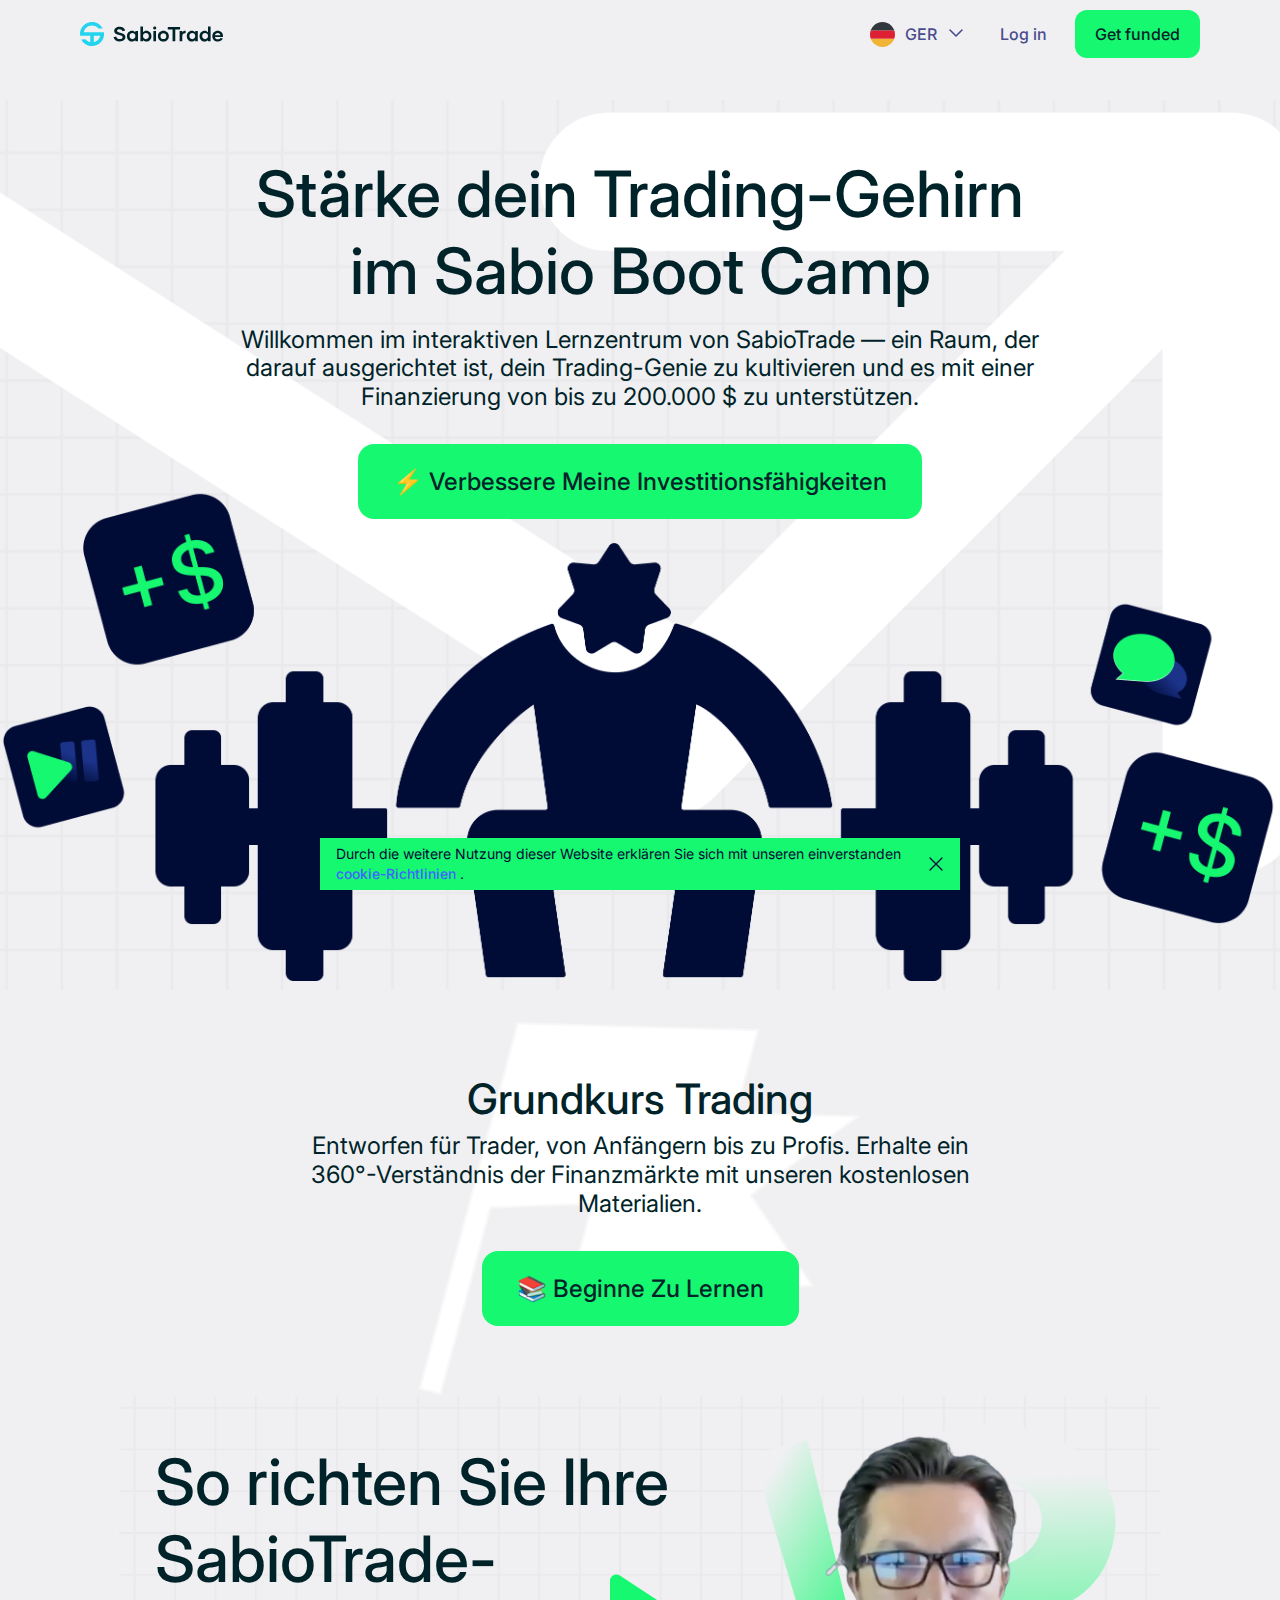
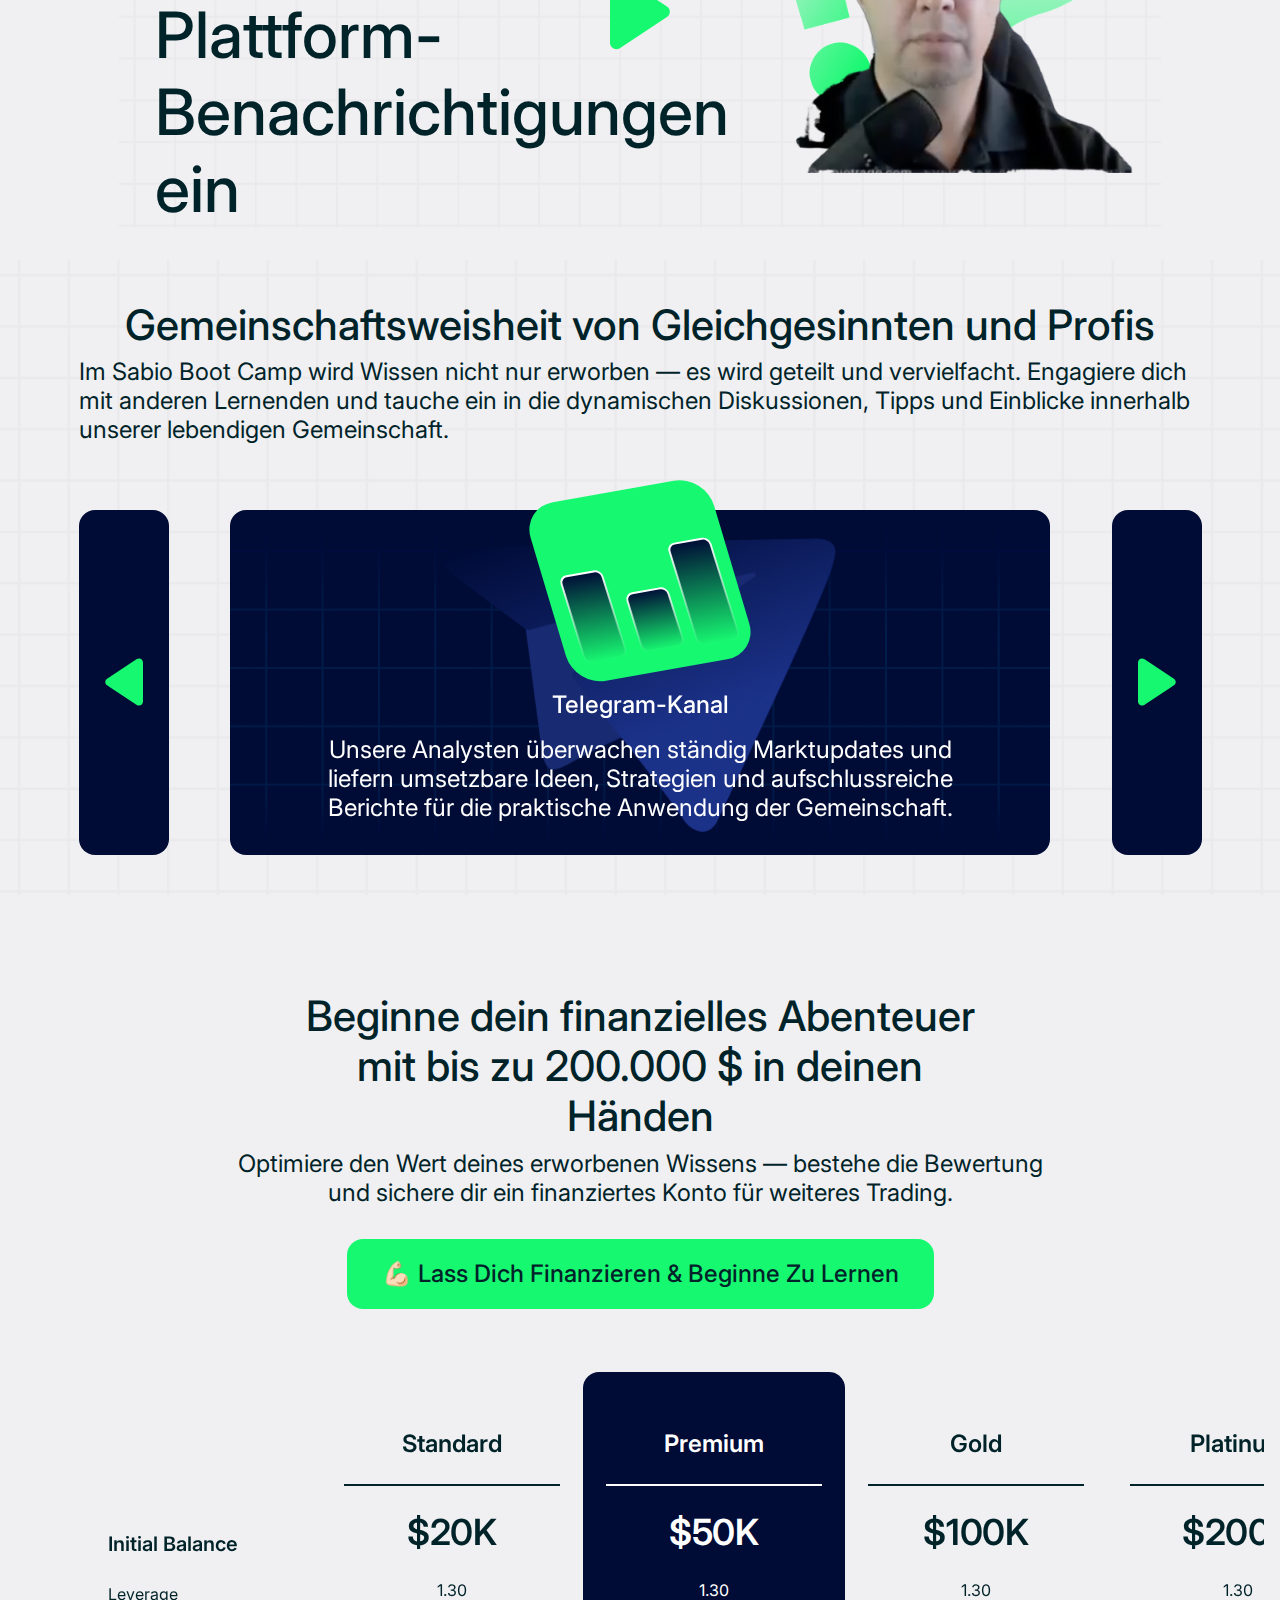
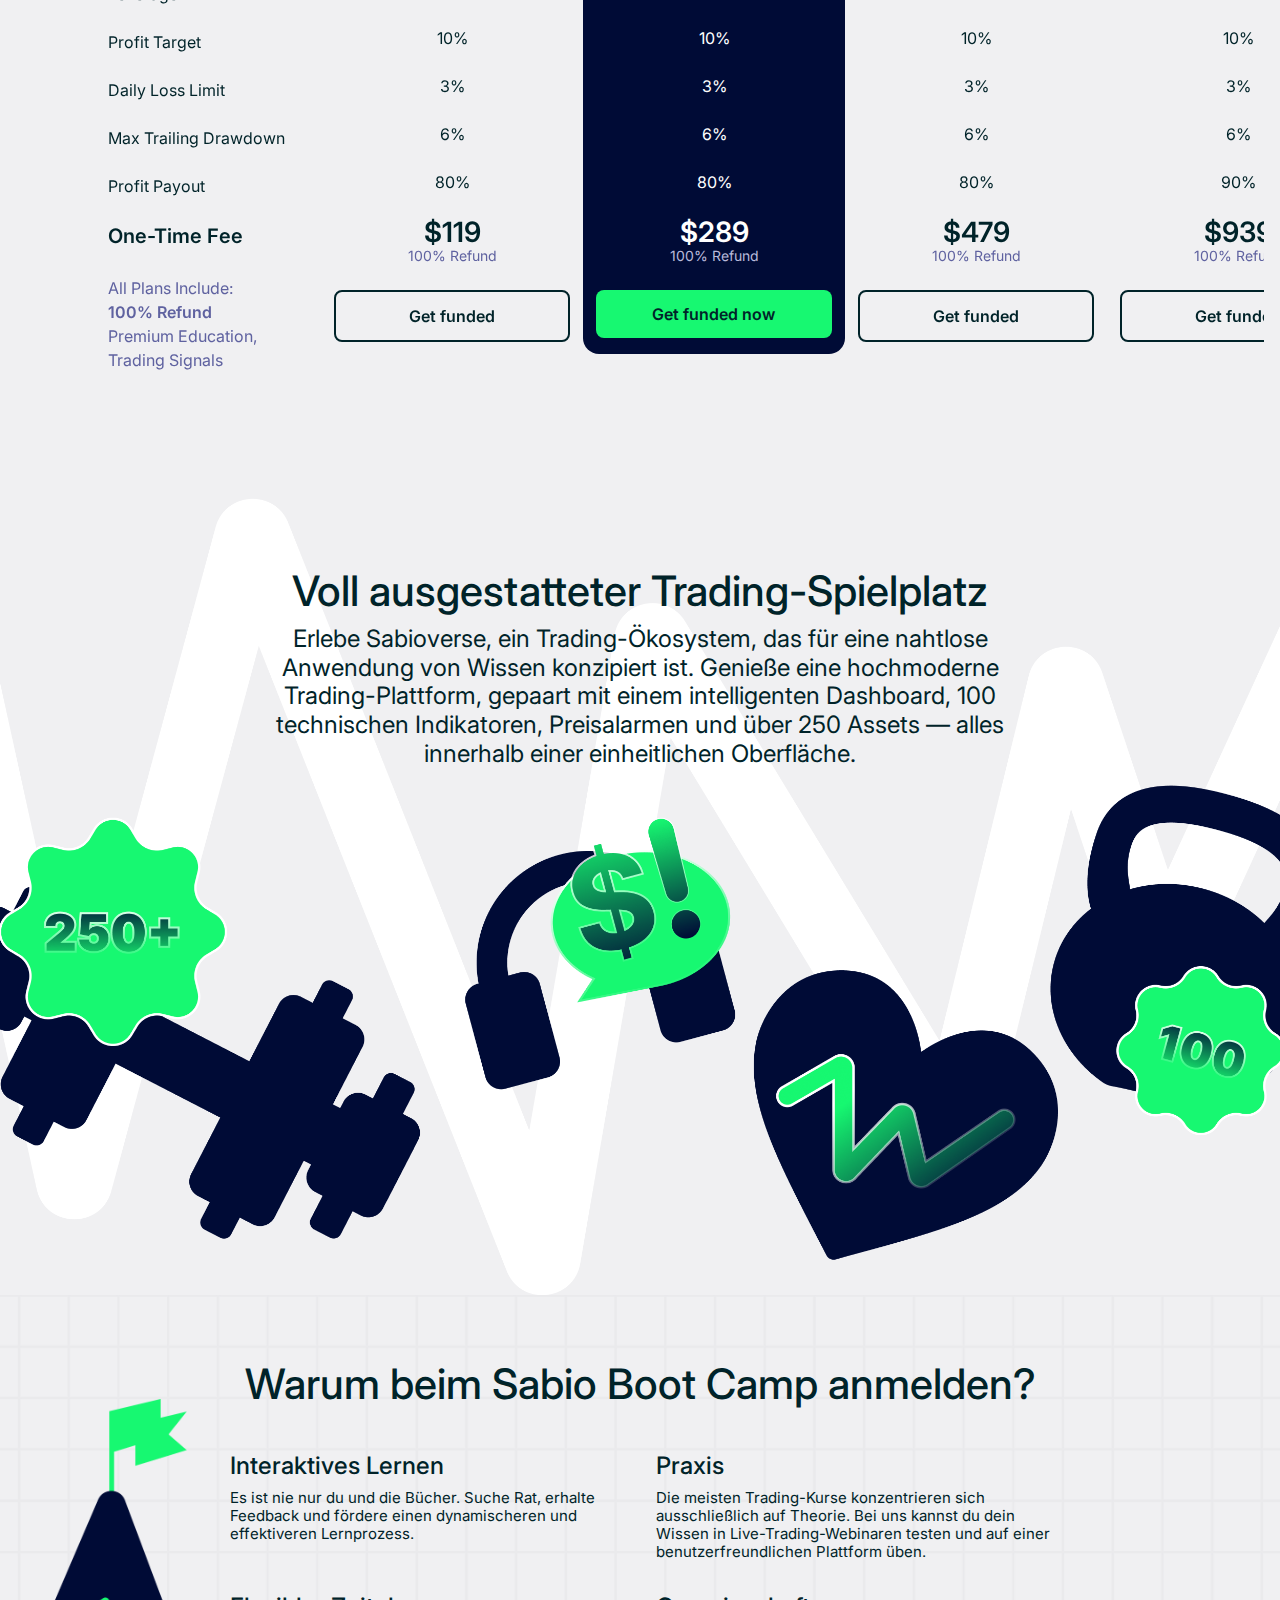
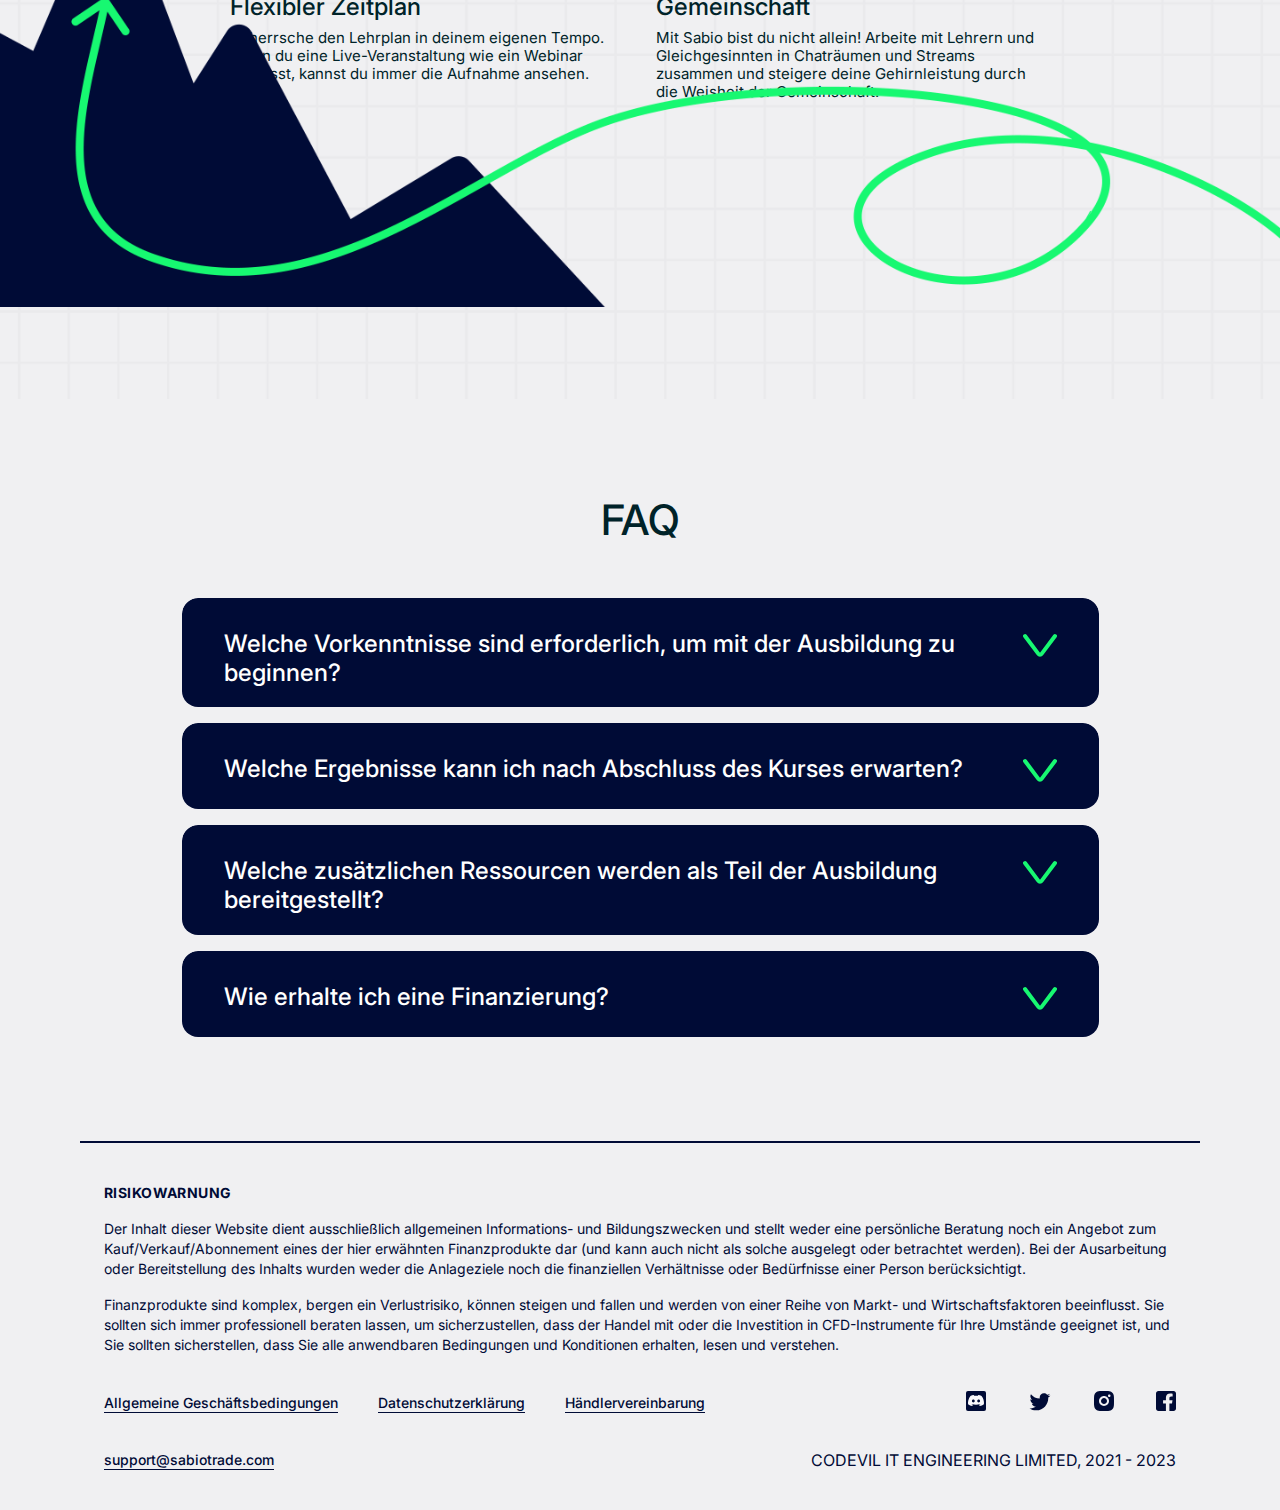
==== commit 16d6c953: "пофиксил переклюение языка" ====
--- a/index-de.html
+++ b/index-de.html
@@ -45,14 +45,14 @@
               <li><a href="index.html">English</a></li>
               <li><a href="index-es.html">Español</a></li>
               <li><a href="index-it.html">Italiano</a></li>
-              <li><a href="index-rt.html">Português</a></li>
+              <li><a href="index-pt.html">Português</a></li>
               <li><a href="index-fr.html">Français</a></li>
               <li><a href="index-de.html">Deutsch</a></li>
             </ul>
           </div>
           <div class="nav__blocks">
             <div class="dropdown">
-              <div class="dropbtn">ENG</div>
+              <div class="dropbtn" id="languageButton">ENG</div>
               <div class="dropdown-content">
                 <div class="lang__list">
                   <a href="index.html" class="lang__item" data-google-lang="en">
@@ -67,7 +67,7 @@
                         alt="Flag of Italy, representing the Italiano language." /></div>
                     <div class="lang__text">ITA</div>
                   </a>
-                  <a href="index-rt.html" class="lang__item" data-google-lang="pt">
+                  <a href="index-pt.html" class="lang__item" data-google-lang="pt">
                     <div class="lang__icon">
                       <img src="img/pt.svg"
                         alt="" />
@@ -81,7 +81,7 @@
                       </div>
                     <div class="lang__text">FRA</div>
                   </a>
-                  <a href="index-fr.html" class="lang__item" data-google-lang="pt">
+                  <a href="index-de.html" class="lang__item" data-google-lang="pt">
                     <div class="lang__icon">
                       <img src="img/de.svg"
                         alt="" />
--- a/css/main.css
+++ b/css/main.css
@@ -98,7 +98,7 @@
   font-weight: 500;
   line-height: 1.5;
 }
-@media (max-width: 650px) {
+@media (max-width: 800px) {
   .nav__row {
     justify-content: flex-end;
   }
@@ -111,7 +111,7 @@
     order: 0;
   }
 }
-@media (max-width: 650px) {
+@media (max-width: 800px) {
   .nav__logo {
     margin-right: auto;
   }
@@ -208,7 +208,7 @@
 footer .container .body-context p:last-child {
   text-align: right;
 }
-@media (max-width: 580px) {
+@media (max-width: 800px) {
   .burger-checkbox {
     display: block;
     position: absolute;
@@ -301,7 +301,7 @@
     z-index: -1;
   }
 }
-@media (max-width: 650px) {
+@media (max-width: 800px) {
   .dropdown {
     display: none;
   }
@@ -363,7 +363,7 @@
 .nav__login {
   margin-right: 28px;
 }
-@media (max-width: 650px) {
+@media (max-width: 800px) {
   .nav__login {
     display: none;
   }
@@ -377,10 +377,9 @@
   background: var(--green);
   
 }
-@media (max-width: 650px) {
+@media (max-width: 800px) {
   .nav__funded {
     margin-right: 24px;
-    height: 56px;
   }
 }
 .nav__funded a {
@@ -410,10 +409,10 @@
 }
 .intro__img {
   display: none;
-  max-width: 580px;
+  max-width: 630px;
   margin-top: -90px;
 }
-@media (max-width: 580px) {
+@media (max-width: 630px) {
   .intro__img {
     display: block;
   }
@@ -479,7 +478,7 @@
     height: 890px;
   }
 }
-@media (max-width: 580px) {
+@media (max-width: 630px) {
   .intro__img {
     display: block;
   }
@@ -490,26 +489,34 @@
     height: 800px;
   }
   .intro::before {
-    height: 400px;
+    height: 360px;
+  }
+}
+@media (max-width: 850px) {
+  .intro {
+    height: 870px;
   }
 }
 @media (max-width: 800px) {
   .intro {
     height: 610px;
   }
+  .intro::before {
+    height: 300px;
+  }
 }
 @media (max-width: 680px) {
   .intro::before {
     height: 350px;
   }
 }
-@media (max-width: 580px) {
+@media (max-width: 630px) {
   .intro::before {
     display: none;
   }
 }
 
-@media (max-width: 580px) {
+@media (max-width: 630px) {
   .intro {
     margin-top: 16px;
     background: url(../img/Frame-618-5.png) no-repeat center center;
@@ -588,7 +595,7 @@
     height: 500px;
   }
 }
-@media (max-width: 580px) {
+@media (max-width: 630px) {
   .intro__block {
     height: auto;
   }
@@ -857,26 +864,29 @@
 }
 @media (max-width: 1140px) {
   .intro-top__link a {
-    padding: 16px 24px;
-    font-size: 16px;
+
+ 
     line-height: 24px;
   }
 }
-@media (max-width: 580px) {
+@media (max-width: 630px) {
   .intro-top__link a {
     padding: 12px 20px;
     font-size: 16px;
     line-height: 24px;
     border-radius: 8px;
+    height: 56px;
+    
   }
 }
 @media (max-width: 800px) {
   .intro-top__link {
   }
   .intro-top__link a {
-    padding: 12px 20px;
-    font-size: 17px;
+
+
     margin-top: 10px;
+    height: 56px;
   }
 }
 @media (max-width: 1140px) {
@@ -887,14 +897,13 @@
 }
 @media (max-width: 800px) {
   .intro-top__link {
-    height: 56px;
+    
     font-size: 16px;
   }
 }
-@media (max-width: 580px) {
+@media (max-width: 630px) {
   .intro-top__link {
     min-width: 264px;
-    height: 56px;
     font-size: 16px;
     font-weight: 500;
     border-radius: 8px;
@@ -908,7 +917,7 @@
   text-align: center;
   color: var(--black);
 }
-@media (max-width: 580px) {
+@media (max-width: 630px) {
   .trading {
     margin-top: 26px;
     padding: 26px 0 44px 0;
@@ -926,7 +935,7 @@
   line-height: 120%;
   color: var(--black);
 }
-@media (max-width: 580px) {
+@media (max-width: 630px) {
   .trading__title {
     font-size: 32px;
   }
@@ -938,7 +947,7 @@
   line-height: 120%;
   margin-top: 8px;
 }
-@media (max-width: 580px) {
+@media (max-width: 630px) {
   .trading__text {
     font-size: 16px;
   }
@@ -962,7 +971,7 @@
 .trading__link:hover {
   opacity: 0.8;
 }
-@media (max-width: 580px) {
+@media (max-width: 630px) {
   .trading__link {
     padding: 12px 20px;
     font-size: 16px;
@@ -986,7 +995,7 @@
   position: relative;
   cursor: pointer;
 }
-@media (max-width: 780px) {
+@media (max-width: 990px) {
   .video__content {
     display: grid;
     grid-template-columns: 1fr;
@@ -1002,14 +1011,32 @@
   color: var(--black);
   padding-top: 48px;
 }
-@media (max-width: 580px) {
+@media (max-width: 1200px) {
+  .video__title {
+    font-size: 54px;
+    
+  }
+}
+@media (max-width: 990px) {
+  .video__title {
+    text-align: center;
+    
+  }
+}
+@media (max-width: 630px) {
   .video__title {
     padding-top: 21px;
     font-size: 32px;
+    text-align: center;
   }
 }
 .video__img {
   max-width: 503px;
+}
+@media (max-width: 990px) {
+  .video__img {
+    margin: 0 auto;
+  }
 }
 .video__img img {
   max-width: 100%;
@@ -1057,12 +1084,14 @@
     background-size: contain;
   }
 }
-@media (max-width: 1200px) {
+
+@media (max-width: 768px) {
   .trading-playground {
-    padding-top: 52px;
-  }
-}
-@media (max-width: 580px) {
+    padding-top: 25px;
+   
+  }
+}
+@media (max-width: 630px) {
   .trading-playground {
     padding-top: 25px;
     /* background: url(../img/Group-3498-mobile.png) no-repeat bottom center; */
@@ -1072,7 +1101,7 @@
   }
   .trading-playground__img {
     display: block;
-    max-width: 580px;
+    max-width: 630px;
     margin-top: 25px;
   }
   .trading-playground__img img {
@@ -1089,7 +1118,7 @@
   text-align: center;
   color: var(--black);
 }
-@media (max-width: 580px) {
+@media (max-width: 630px) {
   .trading-playground__text {
     font-size: 16px;
   }
@@ -1175,7 +1204,7 @@
     background-size: cover;
   }
 }
-@media (max-width: 580px) {
+@media (max-width: 630px) {
   .boot-camp {
     /* background-image: url(../img/Frame-596.png); */
     padding-top: 51px;
@@ -1203,14 +1232,14 @@
   margin-top: 42px;
 }
 
-@media (max-width: 580px) {
+@media (max-width: 630px) {
   .boot-camp__content {
     grid-template-columns: 1fr;
   }
 }
 .boot-camp__item {
 }
-@media (max-width: 580px) {
+@media (max-width: 630px) {
   .boot-camp__item {
     text-align: center;
   }
@@ -1231,7 +1260,7 @@
 .faq {
   padding: 96px 0 64px 0;
 }
-@media (max-width: 580px) {
+@media (max-width: 630px) {
   .faq {
     padding: 56px 0 26px 0;
   }
@@ -1243,7 +1272,7 @@
   flex-direction: column;
   gap: 16px;
 }
-@media (max-width: 580px) {
+@media (max-width: 630px) {
   .faq__container {
     margin-top: 32px;
   }
@@ -1565,11 +1594,11 @@
   border-radius: 100%;
 }
 
-@media (max-width: 1023px) {
+/* @media (max-width: 1023px) {
   .lang__icon {
     display: none;
   }
-}
+} */
 
 .lang__icon > img {
   -o-object-fit: cover;
@@ -1675,7 +1704,7 @@
   line-height: 120%;
   text-align: center;
 }
-@media (max-width: 580px) {
+@media (max-width: 630px) {
   .title {
     font-size: 32px;
   }
@@ -1750,7 +1779,7 @@
   color: var(--black);
   padding: 96px 0 0 0;
 }
-@media (max-width: 580px) {
+@media (max-width: 630px) {
   .tariffs {
     padding: 62px 0 0 0;
   }
@@ -1764,7 +1793,7 @@
   max-width: 835px;
   text-align: center;
 }
-@media (max-width: 580px) {
+@media (max-width: 630px) {
   .tariffs__text {
     font-size: 16px;
   }
@@ -1792,7 +1821,7 @@
 .tariffs__btn:hover {
   opacity: 0.8;
 }
-@media (max-width: 580px) {
+@media (max-width: 630px) {
   .tariffs__btn {
     padding: 12px 20px;
     font-size: 16px;
@@ -1824,7 +1853,7 @@
   max-width: 704px;
   margin: 0 auto;
 }
-@media (max-width: 580px) {
+@media (max-width: 630px) {
   .tariffs .title {
     font-size: 32px;
   }
@@ -2031,7 +2060,7 @@
   line-height: 120%;
   margin-top: 26px;
 }
-@media screen and (max-width: 580px) {
+@media screen and (max-width: 630px) {
   .trade .title {
     margin-top: 30px;
   }
@@ -2061,10 +2090,9 @@
   flex-direction: column;
   justify-content: flex-end;
 }
-@media screen and (max-width: 580px) {
-  .trade_slide .swiper-slide {
-    padding: 54px 16px 0 16px;
-    background-color: rgba(0, 11, 54, 1);
+@media screen and (max-width: 1030px) {
+  .trade .swiper{
+    padding-bottom: 40px;
   }
   .trade_slide .swiper-horizontal > .swiper-pagination-bullets,
   .swiper-pagination-bullets.swiper-pagination-horizontal,
@@ -2073,8 +2101,20 @@
     bottom: 0;
   }
 }
-
-@media screen and (max-width: 580px) {
+@media screen and (max-width: 630px) {
+  .trade_slide .swiper-slide {
+    padding: 54px 16px 0 16px;
+    background-color: rgba(0, 11, 54, 1);
+  }
+  .trade_slide .swiper-horizontal > .swiper-pagination-bullets,
+  .swiper-pagination-bullets.swiper-pagination-horizontal,
+  .swiper-pagination-custom,
+  .swiper-pagination-fraction {
+    bottom: 0;
+  }
+}
+
+@media screen and (max-width: 630px) {
   .trade .swiper {
     padding-top: 24px;
   }
@@ -2083,7 +2123,7 @@
   background: url(../img/Group=3492.png) no-repeat center;
   background-size: contain;
 }
-@media screen and (max-width: 580px) {
+@media screen and (max-width: 630px) {
   .swiper-slide-one {
     background: url(../img/Frame-8979-mobile.png) no-repeat center;
     background-size: cover;
@@ -2093,7 +2133,7 @@
   background: url(../img/grid-2.png) no-repeat center;
   background-size: contain;
 }
-@media screen and (max-width: 580px) {
+@media screen and (max-width: 630px) {
   .swiper-slide-two {
     background: url(../img/Frame-8978-mobile.png) no-repeat center;
     background-size: contain;
@@ -2104,7 +2144,7 @@
   background: url(../img/grid-1.png) no-repeat center;
   background-size: contain;
 }
-@media screen and (max-width: 580px) {
+@media screen and (max-width: 630px) {
   .swiper-slide-three {
     background: url(../img/Frame-897-mobile-big.png) no-repeat center;
     background-size: contain;
@@ -2114,7 +2154,7 @@
   background: url(../img/grid.png) no-repeat center;
   background-size: contain;
 }
-@media screen and (max-width: 580px) {
+@media screen and (max-width: 630px) {
   .swiper-slide-fhour {
     background: url(../img/Frame-8979-mobile.png) no-repeat center;
     background-size: cover;
@@ -2127,7 +2167,7 @@
   top: -60px;
   z-index: 4; */
 }
-@media screen and (max-width: 580px) {
+@media screen and (max-width: 630px) {
   .swiper-slide__img {
     position: static;
     transform: translate(0);
@@ -2144,7 +2184,7 @@
   max-width: 631px;
   margin: 16px auto 0 auto;
 }
-@media screen and (max-width: 580px) {
+@media screen and (max-width: 630px) {
   .trade_slide .swiper-slide p {
     font-size: 16px;
     margin: 16px auto 0 auto;
@@ -2172,7 +2212,7 @@
   justify-content: center;
   margin: 5px auto 0 auto;
 }
-@media screen and (max-width: 580px) {
+@media screen and (max-width: 630px) {
   .trade .row {
     margin: 24px auto 0 auto;
   }
@@ -2215,7 +2255,7 @@
 .trade_slide .swiper-slide-active {
   width: 80%;
 }
-@media screen and (max-width: 580px) {
+@media screen and (max-width: 630px) {
   .trade_slide .swiper-slide-active {
     width: 100%;
   }
@@ -2231,7 +2271,7 @@
   line-height: 120%;
   text-align: center;
 }
-@media screen and (max-width: 580px) {
+@media screen and (max-width: 630px) {
   .trade__title {
     font-size: 32px;
   }
@@ -2248,13 +2288,13 @@
   line-height: 120%;
   margin-top: 8px;
 }
-@media screen and (max-width: 580px) {
+@media screen and (max-width: 630px) {
   .trade__text {
     font-size: 16px;
     text-align: center;
   }
 }
-@media screen and (max-width: 580px) {
+@media screen and (max-width: 630px) {
   .tariffs .swiper-wrapper {
     margin-top: 32px;
   }
@@ -2342,7 +2382,7 @@
 .footer__last-copyright {
   color: var(--black-bg);
 }
-@media (max-width: 580px) {
+@media (max-width: 630px) {
   .footer__last-copyright {
     margin-top: 12px;
   }
@@ -2359,7 +2399,7 @@
     align-items: flex-start;
   }
 }
-@media (max-width: 580px) {
+@media (max-width: 630px) {
   .footer__last {
     font-size: 14px;
   }
@@ -2802,7 +2842,12 @@
     margin-top: 0;
     margin-bottom: 0px;
   }
-  @media (max-width: 580px) {
+}
+  @media (max-width: 1030px) {
+    .trade {
+      padding: 64px 0 0 0;
+    }
+  @media (max-width: 630px) {
     .trade {
       padding: 24px 0 0 0;
     }
@@ -3033,7 +3078,7 @@
     padding-top: 125px;
   }
 }
-@media screen and (max-width: 580px) {
+@media screen and (max-width: 630px) {
   .trade .swiper {
     padding-top: 24px;
     padding-bottom: 34px;
@@ -3043,7 +3088,7 @@
     justify-content: space-between;
   }
 }
-@media (max-width: 580px) {
+@media (max-width: 630px) {
   .swiper-slide__img {
     position: static;
     transform: translate(0);
